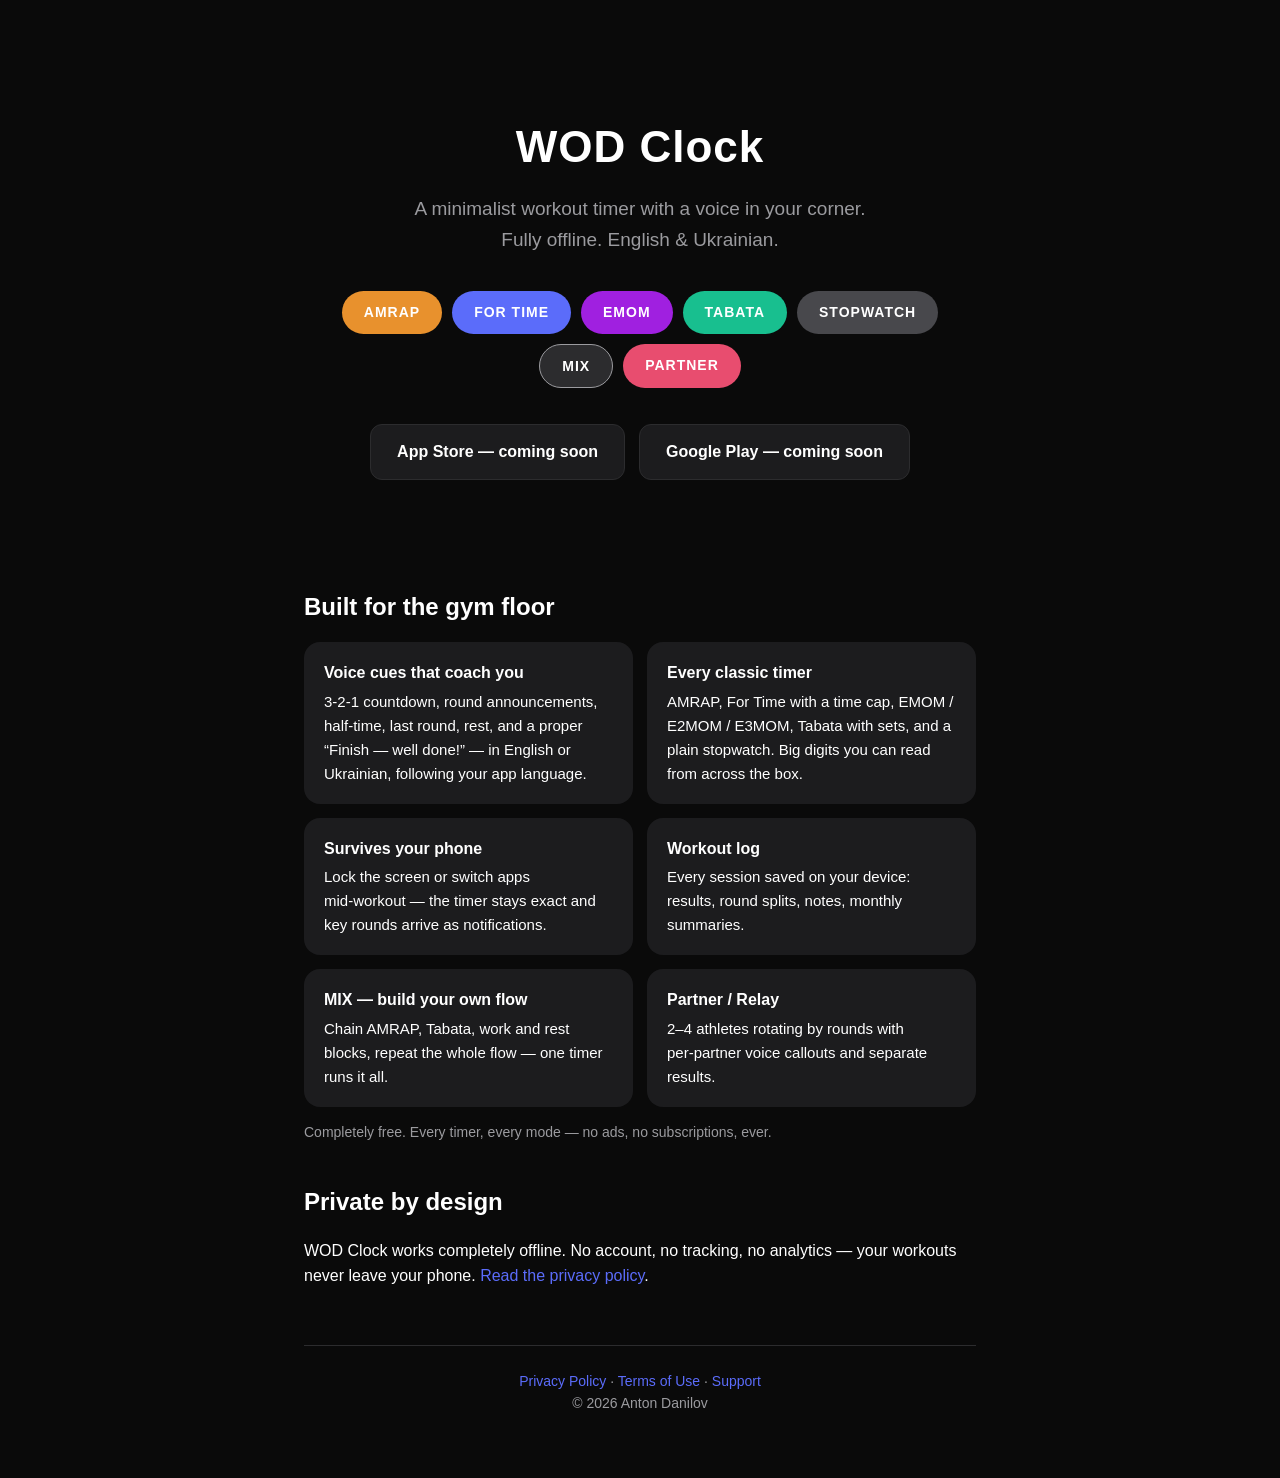
==== index.html @ b07c0824 "chore(site): copyright Anton Danilov" ====
<!doctype html>
<html lang="en">
<head>
  <meta charset="utf-8" />
  <meta name="viewport" content="width=device-width, initial-scale=1" />
  <title>WOD Clock — voice-coached workout timer</title>
  <meta name="description" content="WOD Clock — a minimalist WOD timer with voice cues: AMRAP, For Time, EMOM, Tabata, Stopwatch, custom Mix flows and Partner relay mode. English and Ukrainian. Fully offline." />
  <link rel="icon" href="icon.png" />
  <link rel="stylesheet" href="style.css" />
</head>
<body>
  <div class="wrap">
    <header class="hero">
      <h1>WOD Clock</h1>
      <p class="tagline">A minimalist workout timer with a voice in your corner.<br />Fully offline. English &amp; Ukrainian.</p>
      <div class="pills">
        <span class="pill amrap">AMRAP</span>
        <span class="pill fortime">FOR TIME</span>
        <span class="pill emom">EMOM</span>
        <span class="pill tabata">TABATA</span>
        <span class="pill stopwatch">STOPWATCH</span>
        <span class="pill mix">MIX</span>
        <span class="pill partner">PARTNER</span>
      </div>
      <div class="stores">
        <!-- TODO: replace with real store URLs at release -->
        <a class="store-badge" href="#">App Store — coming soon</a>
        <a class="store-badge" href="#">Google Play — coming soon</a>
      </div>
    </header>

    <main>
      <section>
        <h2>Built for the gym floor</h2>
        <ul class="features">
          <li><strong>Voice cues that coach you</strong>3‑2‑1 countdown, round announcements, half‑time, last round, rest, and a proper “Finish — well done!” — in English or Ukrainian, following your app language.</li>
          <li><strong>Every classic timer</strong>AMRAP, For Time with a time cap, EMOM / E2MOM / E3MOM, Tabata with sets, and a plain stopwatch. Big digits you can read from across the box.</li>
          <li><strong>Survives your phone</strong>Lock the screen or switch apps mid‑workout — the timer stays exact and key rounds arrive as notifications.</li>
          <li><strong>Workout log</strong>Every session saved on your device: results, round splits, notes, monthly summaries.</li>
          <li><strong>MIX — build your own flow</strong>Chain AMRAP, Tabata, work and rest blocks, repeat the whole flow — one timer runs it all.</li>
          <li><strong>Partner / Relay</strong>2–4 athletes rotating by rounds with per‑partner voice callouts and separate results.</li>
        </ul>
        <p class="premium-note">Completely free. Every timer, every mode — no ads, no subscriptions, ever.</p>
      </section>

      <section>
        <h2>Private by design</h2>
        <p>WOD Clock works completely offline. No account, no tracking, no analytics — your workouts never leave your phone. <a href="privacy.html">Read the privacy policy</a>.</p>
      </section>
    </main>

    <footer>
      <p>
        <a href="privacy.html">Privacy Policy</a> · <a href="terms.html">Terms of Use</a> · <a href="mailto:tonixhaker@gmail.com">Support</a>
      </p>
      <p>© 2026 Anton Danilov</p>
    </footer>
  </div>
</body>
</html>
---- style.css ----
:root {
  --bg: #0a0a0a;
  --surface: #1c1c1e;
  --text: #ffffff;
  --muted: #9b9b9f;
  --amrap: #e8912d;
  --fortime: #5b6cfa;
  --emom: #a020e0;
  --tabata: #18bf8f;
  --partner: #e84d6f;
  --radius: 16px;
}

* {
  margin: 0;
  padding: 0;
  box-sizing: border-box;
}

body {
  background: var(--bg);
  color: var(--text);
  font-family: -apple-system, BlinkMacSystemFont, 'Segoe UI', Roboto, sans-serif;
  line-height: 1.6;
  -webkit-font-smoothing: antialiased;
}

.wrap {
  max-width: 720px;
  margin: 0 auto;
  padding: 48px 24px 64px;
}

header.hero {
  text-align: center;
  padding: 64px 0 40px;
}

.hero h1 {
  font-size: 44px;
  font-weight: 700;
  letter-spacing: 1px;
}

.hero .tagline {
  color: var(--muted);
  font-size: 19px;
  margin-top: 12px;
}

.pills {
  display: flex;
  flex-wrap: wrap;
  gap: 10px;
  justify-content: center;
  margin: 36px 0;
}

.pill {
  padding: 10px 22px;
  border-radius: 999px;
  font-weight: 700;
  letter-spacing: 1px;
  font-size: 14px;
  color: #fff;
}

.pill.amrap { background: var(--amrap); }
.pill.fortime { background: var(--fortime); }
.pill.emom { background: var(--emom); }
.pill.tabata { background: var(--tabata); }
.pill.stopwatch { background: #48484c; }
.pill.mix { background: #2c2c2e; border: 1px solid var(--muted); }
.pill.partner { background: var(--partner); }

section {
  margin: 40px 0;
}

h2 {
  font-size: 24px;
  margin-bottom: 16px;
}

.features {
  display: grid;
  grid-template-columns: repeat(auto-fit, minmax(300px, 1fr));
  gap: 14px;
  list-style: none;
}

.features li {
  background: var(--surface);
  border-radius: var(--radius);
  padding: 18px 20px;
  font-size: 15px;
}

.features li strong {
  display: block;
  margin-bottom: 4px;
  font-size: 16px;
}

.premium-note {
  color: var(--muted);
  font-size: 14px;
  margin-top: 14px;
}

.stores {
  display: flex;
  gap: 14px;
  justify-content: center;
  flex-wrap: wrap;
  margin: 28px 0;
}

.store-badge {
  display: inline-block;
  background: var(--surface);
  color: var(--text);
  text-decoration: none;
  padding: 14px 26px;
  border-radius: 12px;
  font-weight: 600;
  border: 1px solid #2c2c2e;
}

.store-badge:hover {
  border-color: var(--muted);
}

footer {
  border-top: 1px solid #2c2c2e;
  margin-top: 56px;
  padding-top: 24px;
  color: var(--muted);
  font-size: 14px;
  text-align: center;
}

footer a,
main a {
  color: var(--fortime);
  text-decoration: none;
}

footer a:hover,
main a:hover {
  text-decoration: underline;
}

/* Legal pages */
article h1 {
  font-size: 32px;
  margin-bottom: 8px;
}

article .updated {
  color: var(--muted);
  font-size: 14px;
  margin-bottom: 32px;
}

article h2 {
  font-size: 20px;
  margin: 28px 0 10px;
}

article p,
article ul {
  color: #d6d6d9;
  font-size: 15px;
  margin-bottom: 12px;
}

article ul {
  padding-left: 22px;
}

.back {
  display: inline-block;
  margin-bottom: 24px;
  color: var(--muted);
  text-decoration: none;
}
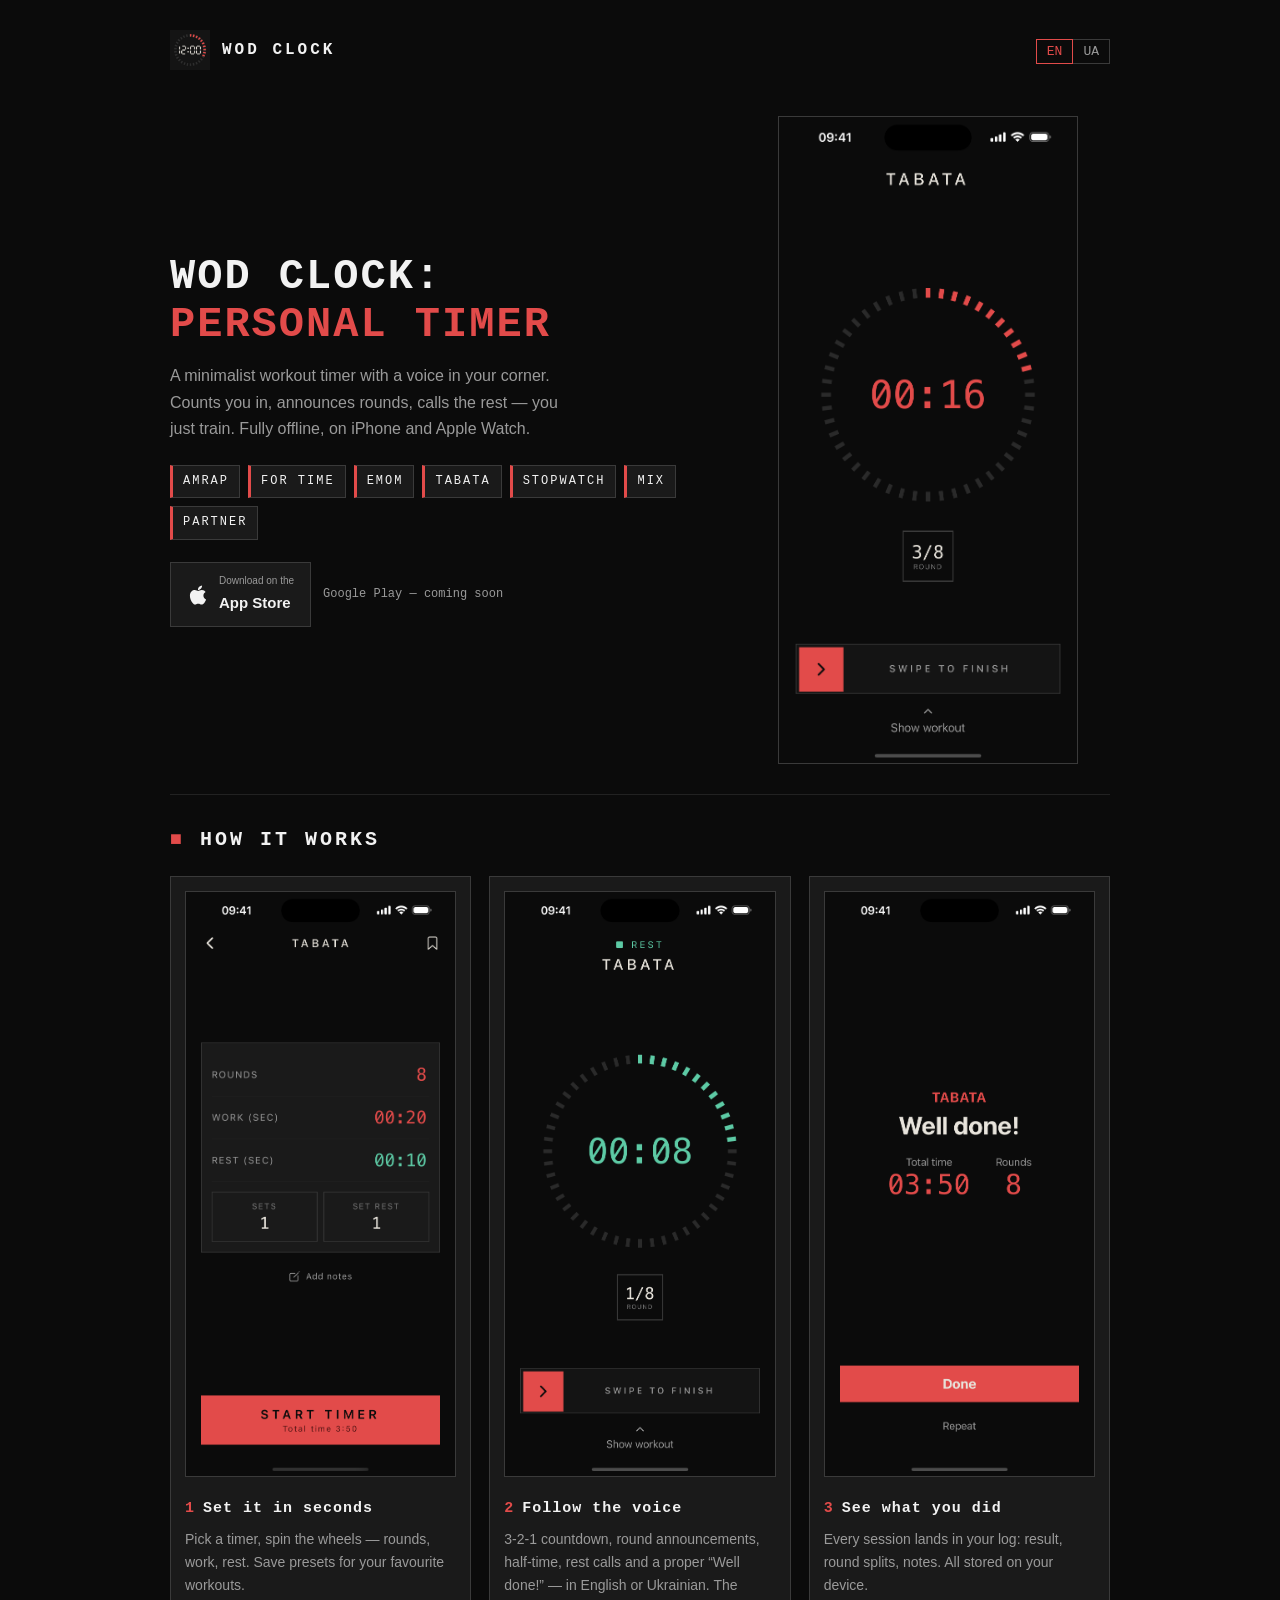
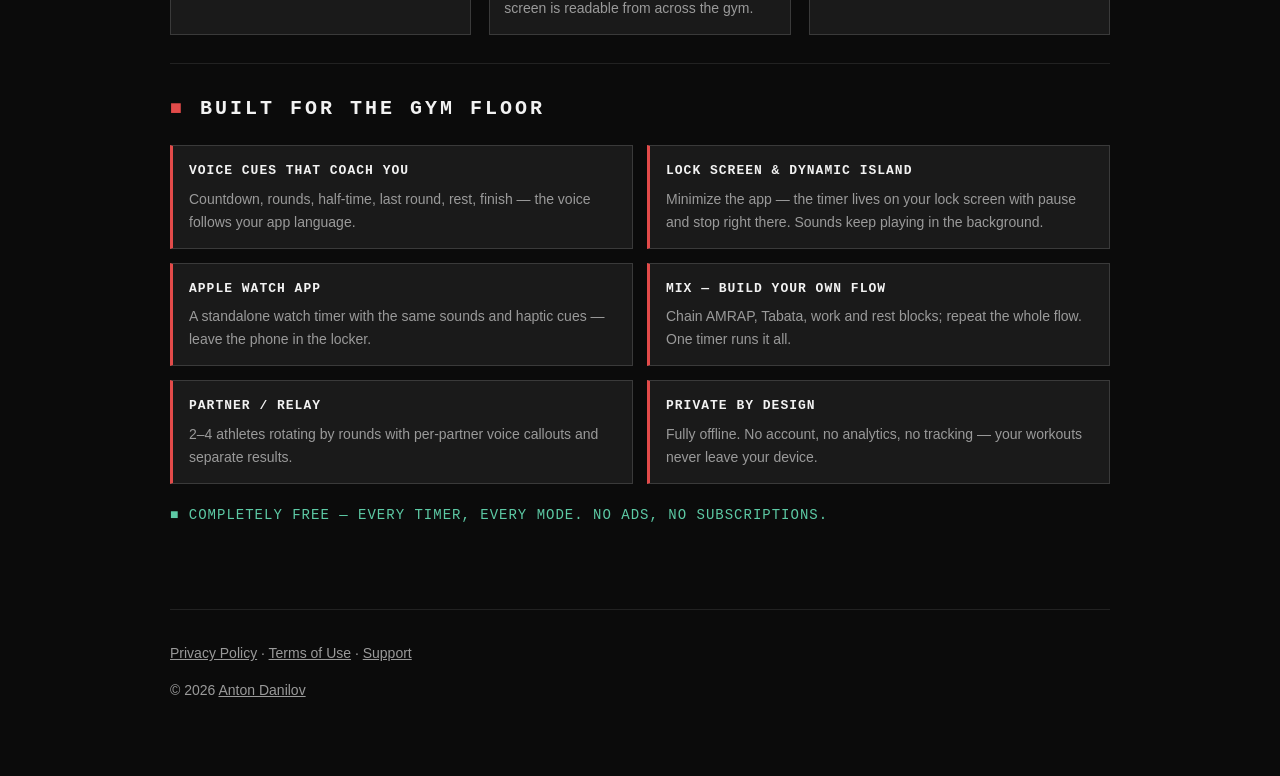
==== commit 0182b322: "feat: brutal redesign — WOD Clock: Personal Timer, en/uk everywhere, real app screenshots, Kodnyk-st" ====
--- a/index.html
+++ b/index.html
@@ -3,58 +3,142 @@
 <head>
   <meta charset="utf-8" />
   <meta name="viewport" content="width=device-width, initial-scale=1" />
-  <title>WOD Clock — voice-coached workout timer</title>
-  <meta name="description" content="WOD Clock — a minimalist WOD timer with voice cues: AMRAP, For Time, EMOM, Tabata, Stopwatch, custom Mix flows and Partner relay mode. English and Ukrainian. Fully offline." />
+  <title>WOD Clock: Personal Timer</title>
+  <meta name="description" content="WOD Clock: Personal Timer — a minimalist workout timer with voice cues: AMRAP, For Time, EMOM, Tabata, Stopwatch, custom Mix flows and Partner relay. English and Ukrainian. Fully offline." />
   <link rel="icon" href="icon.png" />
   <link rel="stylesheet" href="style.css" />
 </head>
 <body>
   <div class="wrap">
-    <header class="hero">
-      <h1>WOD Clock</h1>
-      <p class="tagline">A minimalist workout timer with a voice in your corner.<br />Fully offline. English &amp; Ukrainian.</p>
-      <div class="pills">
-        <span class="pill amrap">AMRAP</span>
-        <span class="pill fortime">FOR TIME</span>
-        <span class="pill emom">EMOM</span>
-        <span class="pill tabata">TABATA</span>
-        <span class="pill stopwatch">STOPWATCH</span>
-        <span class="pill mix">MIX</span>
-        <span class="pill partner">PARTNER</span>
-      </div>
-      <div class="stores">
-        <!-- TODO: replace with real store URLs at release -->
-        <a class="store-badge" href="#">App Store — coming soon</a>
-        <a class="store-badge" href="#">Google Play — coming soon</a>
-      </div>
+    <header class="site">
+      <img src="icon.png" alt="WOD Clock icon" />
+      <div class="name"><a href="./">WOD CLOCK</a></div>
+      <nav class="lang">
+        <a href="?lang=en" id="lang-en">EN</a><a href="?lang=uk" id="lang-uk">UA</a>
+      </nav>
     </header>
 
-    <main>
-      <section>
-        <h2>Built for the gym floor</h2>
-        <ul class="features">
-          <li><strong>Voice cues that coach you</strong>3‑2‑1 countdown, round announcements, half‑time, last round, rest, and a proper “Finish — well done!” — in English or Ukrainian, following your app language.</li>
-          <li><strong>Every classic timer</strong>AMRAP, For Time with a time cap, EMOM / E2MOM / E3MOM, Tabata with sets, and a plain stopwatch. Big digits you can read from across the box.</li>
-          <li><strong>Survives your phone</strong>Lock the screen or switch apps mid‑workout — the timer stays exact and key rounds arrive as notifications.</li>
-          <li><strong>Workout log</strong>Every session saved on your device: results, round splits, notes, monthly summaries.</li>
-          <li><strong>MIX — build your own flow</strong>Chain AMRAP, Tabata, work and rest blocks, repeat the whole flow — one timer runs it all.</li>
-          <li><strong>Partner / Relay</strong>2–4 athletes rotating by rounds with per‑partner voice callouts and separate results.</li>
-        </ul>
-        <p class="premium-note">Completely free. Every timer, every mode — no ads, no subscriptions, ever.</p>
-      </section>
+    <section class="hero" style="border-top:none">
+      <div>
+        <h1><span data-i18n="heroA">WOD CLOCK:</span><br /><span class="red" data-i18n="heroB">PERSONAL TIMER</span></h1>
+        <p class="sub" data-i18n="heroSub">A minimalist workout timer with a voice in your corner. Counts you in, announces rounds, calls the rest — you just train. Fully offline, on iPhone and Apple Watch.</p>
+        <div class="pills">
+          <span class="pill">AMRAP</span>
+          <span class="pill">FOR TIME</span>
+          <span class="pill">EMOM</span>
+          <span class="pill">TABATA</span>
+          <span class="pill">STOPWATCH</span>
+          <span class="pill">MIX</span>
+          <span class="pill">PARTNER</span>
+        </div>
+        <div class="stores">
+          <a class="store-badge" href="https://apps.apple.com/app/id6802254806" aria-label="App Store">
+            <svg viewBox="0 0 384 512"><path d="M318.7 268.7c-.2-36.7 16.4-64.4 50-84.8-18.8-26.9-47.2-41.7-84.7-44.6-35.5-2.9-74.3 20.7-88.5 20.7-15 0-49.4-19.7-76.4-19.7C63.3 141.2 4 184.8 4 273.5q0 39.3 14.4 81.2c12.8 36.7 59 126.7 107.2 125.2 25.2-.6 43-17.9 75.8-17.9 31.8 0 48.3 17.9 76.4 17.9 48.6-.7 90.4-82.5 102.6-119.3-65.2-30.7-61.7-90-61.7-91.9zm-56.6-164.2c27.3-32.4 24.8-61.9 24-72.5-24.1 1.4-52 16.4-67.9 34.9-17.5 19.8-27.8 44.3-25.6 71.9 26.1 2 49.9-11.4 69.5-34.3z"/></svg>
+            <span><small data-i18n="storeIosSmall">Download on the</small><b>App Store</b></span>
+          </a>
+          <span class="soon" data-i18n="soon">Google Play — coming soon</span>
+        </div>
+      </div>
+      <div class="hero-shot">
+        <img data-shot="work" src="img/en-work.png" alt="WOD Clock workout screen" />
+      </div>
+    </section>
 
-      <section>
-        <h2>Private by design</h2>
-        <p>WOD Clock works completely offline. No account, no tracking, no analytics — your workouts never leave your phone. <a href="privacy.html">Read the privacy policy</a>.</p>
-      </section>
-    </main>
+    <section>
+      <h2 data-i18n="howTitle">HOW IT WORKS</h2>
+      <div class="steps">
+        <div class="step">
+          <img data-shot="config" src="img/en-config.png" alt="Timer configuration" loading="lazy" />
+          <h3><span class="n">1</span><span data-i18n="s1t">Set it in seconds</span></h3>
+          <p data-i18n="s1p">Pick a timer, spin the wheels — rounds, work, rest. Save presets for your favourite workouts.</p>
+        </div>
+        <div class="step">
+          <img data-shot="rest" src="img/en-rest.png" alt="Rest phase" loading="lazy" />
+          <h3><span class="n">2</span><span data-i18n="s2t">Follow the voice</span></h3>
+          <p data-i18n="s2p">3‑2‑1 countdown, round announcements, half‑time, rest calls and a proper “Well done!” — in English or Ukrainian. The screen is readable from across the gym.</p>
+        </div>
+        <div class="step">
+          <img data-shot="result" src="img/en-result.png" alt="Workout results" loading="lazy" />
+          <h3><span class="n">3</span><span data-i18n="s3t">See what you did</span></h3>
+          <p data-i18n="s3p">Every session lands in your log: result, round splits, notes. All stored on your device.</p>
+        </div>
+      </div>
+    </section>
+
+    <section>
+      <h2 data-i18n="featTitle">BUILT FOR THE GYM FLOOR</h2>
+      <ul class="features">
+        <li><strong data-i18n="f1t">Voice cues that coach you</strong><span data-i18n="f1p">Countdown, rounds, half‑time, last round, rest, finish — the voice follows your app language.</span></li>
+        <li><strong data-i18n="f2t">Lock screen &amp; Dynamic Island</strong><span data-i18n="f2p">Minimize the app — the timer lives on your lock screen with pause and stop right there. Sounds keep playing in the background.</span></li>
+        <li><strong data-i18n="f3t">Apple Watch app</strong><span data-i18n="f3p">A standalone watch timer with the same sounds and haptic cues — leave the phone in the locker.</span></li>
+        <li><strong data-i18n="f4t">MIX — build your own flow</strong><span data-i18n="f4p">Chain AMRAP, Tabata, work and rest blocks; repeat the whole flow. One timer runs it all.</span></li>
+        <li><strong data-i18n="f5t">Partner / Relay</strong><span data-i18n="f5p">2–4 athletes rotating by rounds with per‑partner voice callouts and separate results.</span></li>
+        <li><strong data-i18n="f6t">Private by design</strong><span data-i18n="f6p">Fully offline. No account, no analytics, no tracking — your workouts never leave your device.</span></li>
+      </ul>
+      <p class="free-note" data-i18n="freeNote">■ COMPLETELY FREE — EVERY TIMER, EVERY MODE. NO ADS, NO SUBSCRIPTIONS.</p>
+    </section>
 
     <footer>
       <p>
-        <a href="privacy.html">Privacy Policy</a> · <a href="terms.html">Terms of Use</a> · <a href="mailto:tonixhaker@gmail.com">Support</a>
+        <a href="privacy.html" data-i18n="footPrivacy">Privacy Policy</a> ·
+        <a href="terms.html" data-i18n="footTerms">Terms of Use</a> ·
+        <a href="mailto:tonixhaker@gmail.com" data-i18n="footSupport">Support</a>
       </p>
-      <p>© 2026 Anton Danilov</p>
+      <p>© 2026 <a href="https://tonixhaker.github.io/about">Anton Danilov</a></p>
     </footer>
   </div>
+
+  <script>
+    const dict = {
+      uk: {
+        heroA: "WOD CLOCK:",
+        heroB: "PERSONAL TIMER",
+        heroSub: "Мінімалістичний таймер тренувань з голосом тренера. Відлічує старт, оголошує раунди, кличе на відпочинок — ти просто тренуєшся. Повністю офлайн, на iPhone та Apple Watch.",
+        storeIosSmall: "Завантажуй в",
+        soon: "Google Play — незабаром",
+        howTitle: "ЯК ЦЕ ПРАЦЮЄ",
+        s1t: "Налаштуй за секунди",
+        s1p: "Обери таймер, покрути колеса — раунди, робота, відпочинок. Зберігай пресети улюблених тренувань.",
+        s2t: "Слухай голос",
+        s2p: "Відлік 3‑2‑1, оголошення раундів, половина часу, відпочинок і чесне «Молодець!» — українською або англійською. Екран видно з іншого кінця залу.",
+        s3t: "Дивись результат",
+        s3p: "Кожна сесія у журналі: результат, спліти раундів, нотатки. Все зберігається на твоєму пристрої.",
+        featTitle: "СТВОРЕНО ДЛЯ ЗАЛУ",
+        f1t: "Голосові підказки",
+        f1p: "Відлік, раунди, половина часу, останній раунд, відпочинок, фініш — голос відповідає мові застосунку.",
+        f2t: "Екран блокування і Dynamic Island",
+        f2p: "Згорни застосунок — таймер живе на екрані блокування з паузою та стопом. Звуки грають у фоні.",
+        f3t: "Застосунок для Apple Watch",
+        f3p: "Самостійний таймер на годиннику з тими самими звуками та хаптикою — телефон можна лишити в шафці.",
+        f4t: "MIX — власний потік",
+        f4p: "Поєднуй AMRAP, Табату, роботу та відпочинок; повторюй увесь потік. Один таймер веде все.",
+        f5t: "Партнер / Естафета",
+        f5p: "2–4 атлети по черзі, голосові оголошення для кожного і окремі результати.",
+        f6t: "Приватність за замовчуванням",
+        f6p: "Повністю офлайн. Без акаунтів, аналітики й трекінгу — тренування не покидають твій пристрій.",
+        freeNote: "■ ПОВНІСТЮ БЕЗКОШТОВНО — КОЖЕН ТАЙМЕР, КОЖЕН РЕЖИМ. БЕЗ РЕКЛАМИ Й ПІДПИСОК.",
+        footPrivacy: "Політика конфіденційності",
+        footTerms: "Умови використання",
+        footSupport: "Підтримка",
+      },
+    };
+    const params = new URLSearchParams(location.search);
+    const lang = params.get("lang") === "uk" ? "uk" : "en";
+    document.getElementById("lang-" + lang).classList.add("on");
+    if (lang === "uk") {
+      document.documentElement.lang = "uk";
+      document.querySelectorAll("[data-i18n]").forEach((el) => {
+        const value = dict.uk[el.dataset.i18n];
+        if (value) el.textContent = value;
+      });
+    }
+    document.querySelectorAll("[data-shot]").forEach((img) => {
+      img.src = "img/" + lang + "-" + img.dataset.shot + ".png";
+    });
+    document.querySelectorAll("nav.lang a, footer a[href^='privacy'], footer a[href^='terms']").forEach((a) => {
+      if (a.id) return;
+      a.href = a.getAttribute("href").split("?")[0] + "?lang=" + lang;
+    });
+  </script>
 </body>
 </html>
--- a/style.css
+++ b/style.css
@@ -1,187 +1,160 @@
 :root {
-  --bg: #0a0a0a;
-  --surface: #1c1c1e;
-  --text: #ffffff;
-  --muted: #9b9b9f;
-  --amrap: #e8912d;
-  --fortime: #5b6cfa;
-  --emom: #a020e0;
-  --tabata: #18bf8f;
-  --partner: #e84d6f;
-  --radius: 16px;
+  --bg: #0b0b0b;
+  --card: #1a1a1a;
+  --line: #3a3a3a;
+  --red: #e24b4a;
+  --green: #5dcaa5;
+  --text: #f2f2f2;
+  --muted: #9a9a9a;
+  --mono: "Menlo", "Consolas", "Roboto Mono", monospace;
 }
 
-* {
+* { box-sizing: border-box; }
+
+body {
   margin: 0;
-  padding: 0;
-  box-sizing: border-box;
+  background: var(--bg);
+  color: var(--text);
+  font: 16px/1.65 -apple-system, "Segoe UI", Roboto, sans-serif;
 }
 
-body {
-  background: var(--bg);
+.wrap { max-width: 980px; margin: 0 auto; padding: 24px 20px 60px; }
+
+/* header */
+header.site {
+  display: flex;
+  align-items: center;
+  gap: 12px;
+  padding: 6px 0 26px;
+}
+header.site img { width: 40px; height: 40px; }
+header.site .name a {
   color: var(--text);
-  font-family: -apple-system, BlinkMacSystemFont, 'Segoe UI', Roboto, sans-serif;
-  line-height: 1.6;
-  -webkit-font-smoothing: antialiased;
+  text-decoration: none;
+  font-family: var(--mono);
+  font-weight: 700;
+  letter-spacing: 3px;
+}
+nav.lang { margin-left: auto; }
+nav.lang a {
+  color: var(--muted);
+  text-decoration: none;
+  font-family: var(--mono);
+  font-size: 13px;
+  padding: 4px 10px;
+  border: 1px solid var(--line);
+}
+nav.lang a + a { border-left: none; }
+nav.lang a.on { color: var(--red); border-color: var(--red); }
+
+/* hero */
+.hero { display: grid; grid-template-columns: 1.2fr 0.8fr; gap: 28px; align-items: center; padding: 20px 0 30px; }
+.hero h1 {
+  font-family: var(--mono);
+  font-size: 42px;
+  line-height: 1.15;
+  letter-spacing: 2px;
+  margin: 0 0 14px;
+}
+.hero h1 .red { color: var(--red); }
+.hero .sub { color: var(--muted); margin: 0 0 22px; max-width: 46ch; }
+.hero-shot img {
+  width: 100%;
+  max-width: 300px;
+  display: block;
+  margin: 0 auto;
+  border: 1px solid var(--line);
 }
 
-.wrap {
-  max-width: 720px;
-  margin: 0 auto;
-  padding: 48px 24px 64px;
+.pills { display: flex; flex-wrap: wrap; gap: 8px; margin-bottom: 22px; }
+.pill {
+  font-family: var(--mono);
+  font-size: 12px;
+  letter-spacing: 2px;
+  padding: 6px 10px;
+  border: 1px solid var(--line);
+  border-left: 3px solid var(--red);
+  background: var(--card);
 }
 
-header.hero {
-  text-align: center;
-  padding: 64px 0 40px;
+.stores { display: flex; gap: 12px; flex-wrap: wrap; align-items: center; }
+.store-badge {
+  display: inline-flex;
+  align-items: center;
+  gap: 10px;
+  padding: 10px 16px;
+  background: var(--card);
+  border: 1px solid var(--line);
+  color: var(--text);
+  text-decoration: none;
+}
+.store-badge svg { width: 22px; height: 22px; fill: var(--text); }
+.store-badge small { display: block; font-size: 10px; color: var(--muted); }
+.store-badge b { font-size: 15px; }
+.soon { color: var(--muted); font-size: 12px; font-family: var(--mono); }
+
+/* sections */
+section { padding: 28px 0; border-top: 1px solid #222; }
+h2 {
+  font-family: var(--mono);
+  letter-spacing: 3px;
+  font-size: 20px;
+  margin: 0 0 20px;
+}
+h2::before { content: "■ "; color: var(--red); }
+
+.steps { display: grid; grid-template-columns: repeat(3, 1fr); gap: 18px; }
+.step { background: var(--card); border: 1px solid var(--line); padding: 14px; }
+.step img { width: 100%; border: 1px solid var(--line); }
+.step h3 { font-family: var(--mono); font-size: 15px; letter-spacing: 1px; margin: 12px 0 6px; }
+.step h3 .n { color: var(--red); margin-right: 8px; }
+.step p { color: var(--muted); font-size: 14px; margin: 0; }
+
+.features { list-style: none; padding: 0; margin: 0; display: grid; grid-template-columns: 1fr 1fr; gap: 14px; }
+.features li {
+  background: var(--card);
+  border: 1px solid var(--line);
+  border-left: 3px solid var(--red);
+  padding: 14px 16px;
+  font-size: 14px;
+  color: var(--muted);
+}
+.features li strong {
+  display: block;
+  color: var(--text);
+  font-family: var(--mono);
+  font-size: 13px;
+  letter-spacing: 1px;
+  text-transform: uppercase;
+  margin-bottom: 6px;
 }
 
-.hero h1 {
-  font-size: 44px;
-  font-weight: 700;
+.free-note {
+  margin-top: 20px;
+  font-family: var(--mono);
   letter-spacing: 1px;
+  color: var(--green);
+  font-size: 14px;
 }
 
-.hero .tagline {
-  color: var(--muted);
-  font-size: 19px;
-  margin-top: 12px;
+/* articles (privacy / terms) */
+.back { color: var(--muted); text-decoration: none; font-family: var(--mono); font-size: 13px; }
+article { max-width: 760px; }
+article h1 { font-family: var(--mono); letter-spacing: 2px; font-size: 30px; margin: 18px 0 4px; }
+article .updated { color: var(--muted); font-size: 13px; margin: 0 0 18px; }
+article h2 { font-size: 16px; margin-top: 26px; }
+article a { color: var(--red); }
+article ul { color: var(--muted); }
+article p { color: #cfcfcf; }
+.card[hidden] { display: none; }
+
+footer { border-top: 1px solid #222; margin-top: 40px; padding-top: 18px; color: var(--muted); font-size: 14px; }
+footer a { color: var(--muted); }
+footer a:hover { color: var(--red); }
+
+@media (max-width: 760px) {
+  .hero { grid-template-columns: 1fr; }
+  .steps { grid-template-columns: 1fr; }
+  .features { grid-template-columns: 1fr; }
+  .hero h1 { font-size: 32px; }
 }
-
-.pills {
-  display: flex;
-  flex-wrap: wrap;
-  gap: 10px;
-  justify-content: center;
-  margin: 36px 0;
-}
-
-.pill {
-  padding: 10px 22px;
-  border-radius: 999px;
-  font-weight: 700;
-  letter-spacing: 1px;
-  font-size: 14px;
-  color: #fff;
-}
-
-.pill.amrap { background: var(--amrap); }
-.pill.fortime { background: var(--fortime); }
-.pill.emom { background: var(--emom); }
-.pill.tabata { background: var(--tabata); }
-.pill.stopwatch { background: #48484c; }
-.pill.mix { background: #2c2c2e; border: 1px solid var(--muted); }
-.pill.partner { background: var(--partner); }
-
-section {
-  margin: 40px 0;
-}
-
-h2 {
-  font-size: 24px;
-  margin-bottom: 16px;
-}
-
-.features {
-  display: grid;
-  grid-template-columns: repeat(auto-fit, minmax(300px, 1fr));
-  gap: 14px;
-  list-style: none;
-}
-
-.features li {
-  background: var(--surface);
-  border-radius: var(--radius);
-  padding: 18px 20px;
-  font-size: 15px;
-}
-
-.features li strong {
-  display: block;
-  margin-bottom: 4px;
-  font-size: 16px;
-}
-
-.premium-note {
-  color: var(--muted);
-  font-size: 14px;
-  margin-top: 14px;
-}
-
-.stores {
-  display: flex;
-  gap: 14px;
-  justify-content: center;
-  flex-wrap: wrap;
-  margin: 28px 0;
-}
-
-.store-badge {
-  display: inline-block;
-  background: var(--surface);
-  color: var(--text);
-  text-decoration: none;
-  padding: 14px 26px;
-  border-radius: 12px;
-  font-weight: 600;
-  border: 1px solid #2c2c2e;
-}
-
-.store-badge:hover {
-  border-color: var(--muted);
-}
-
-footer {
-  border-top: 1px solid #2c2c2e;
-  margin-top: 56px;
-  padding-top: 24px;
-  color: var(--muted);
-  font-size: 14px;
-  text-align: center;
-}
-
-footer a,
-main a {
-  color: var(--fortime);
-  text-decoration: none;
-}
-
-footer a:hover,
-main a:hover {
-  text-decoration: underline;
-}
-
-/* Legal pages */
-article h1 {
-  font-size: 32px;
-  margin-bottom: 8px;
-}
-
-article .updated {
-  color: var(--muted);
-  font-size: 14px;
-  margin-bottom: 32px;
-}
-
-article h2 {
-  font-size: 20px;
-  margin: 28px 0 10px;
-}
-
-article p,
-article ul {
-  color: #d6d6d9;
-  font-size: 15px;
-  margin-bottom: 12px;
-}
-
-article ul {
-  padding-left: 22px;
-}
-
-.back {
-  display: inline-block;
-  margin-bottom: 24px;
-  color: var(--muted);
-  text-decoration: none;
-}
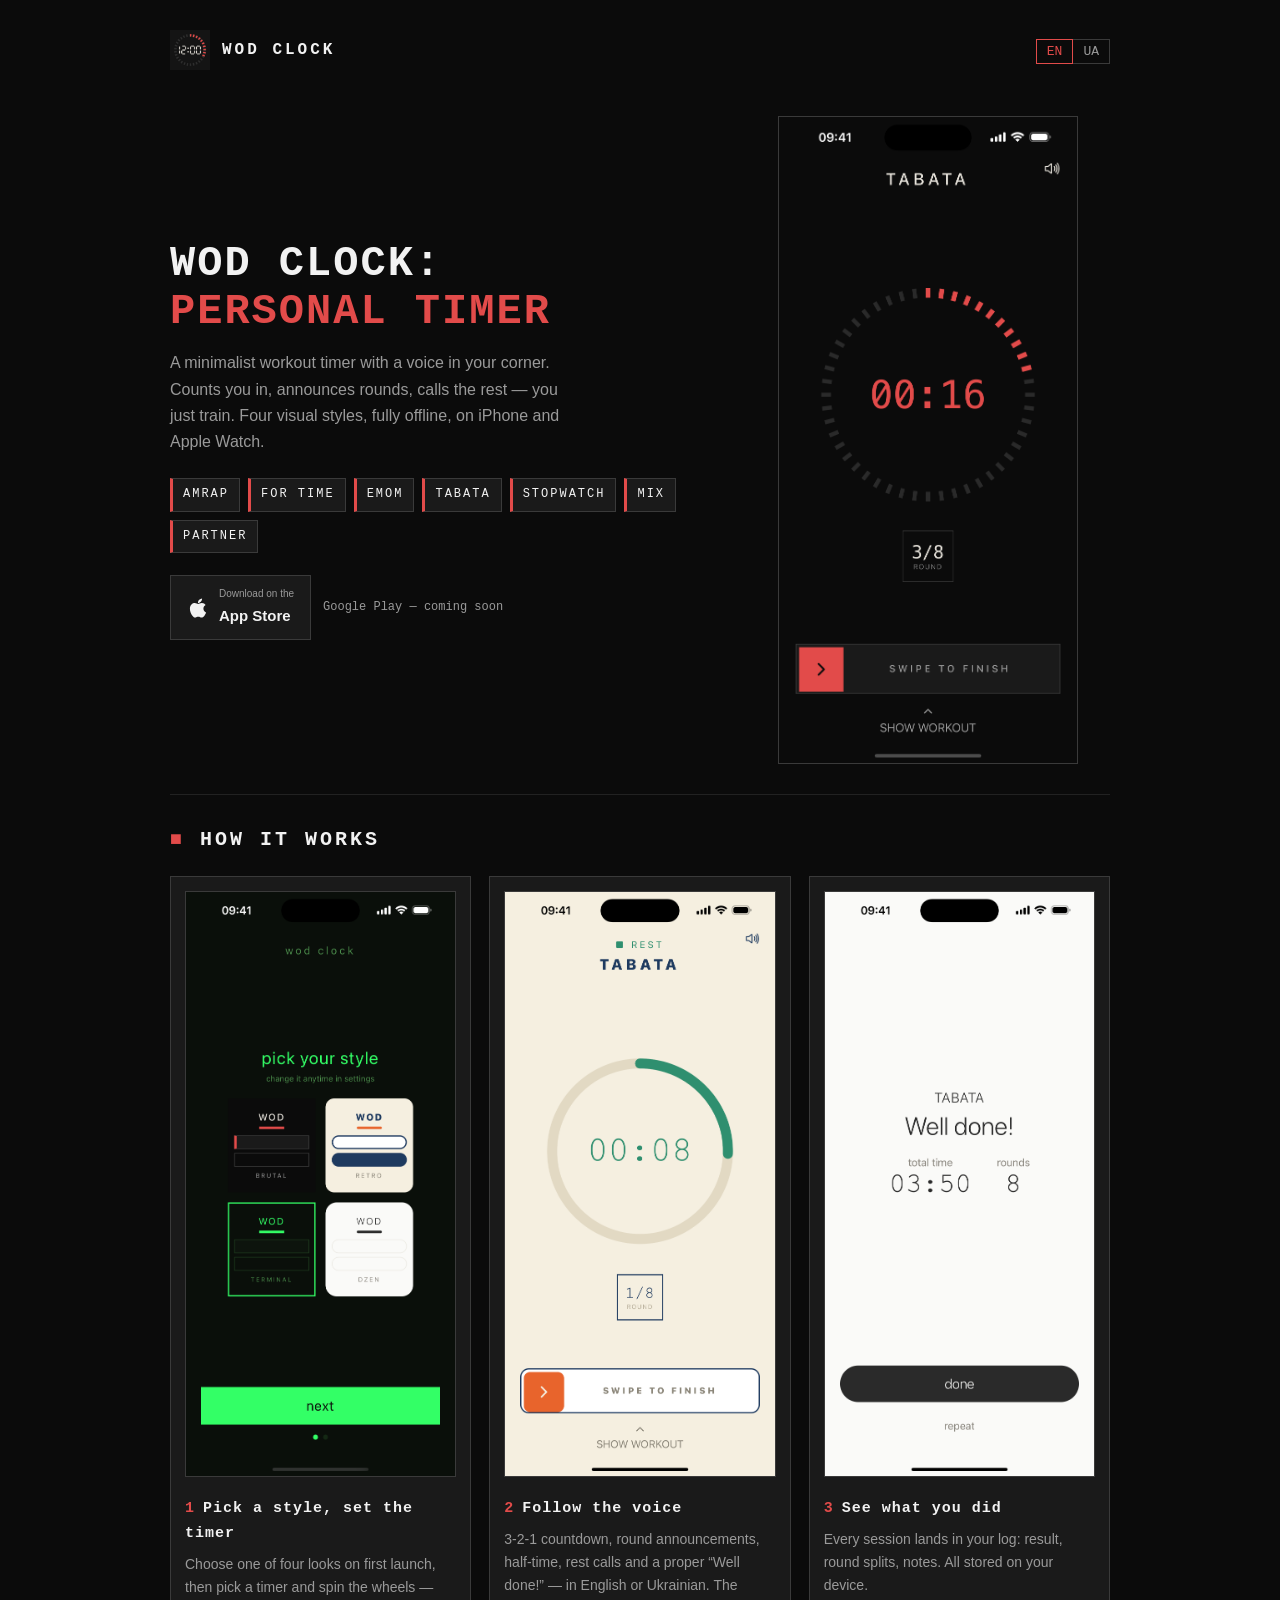
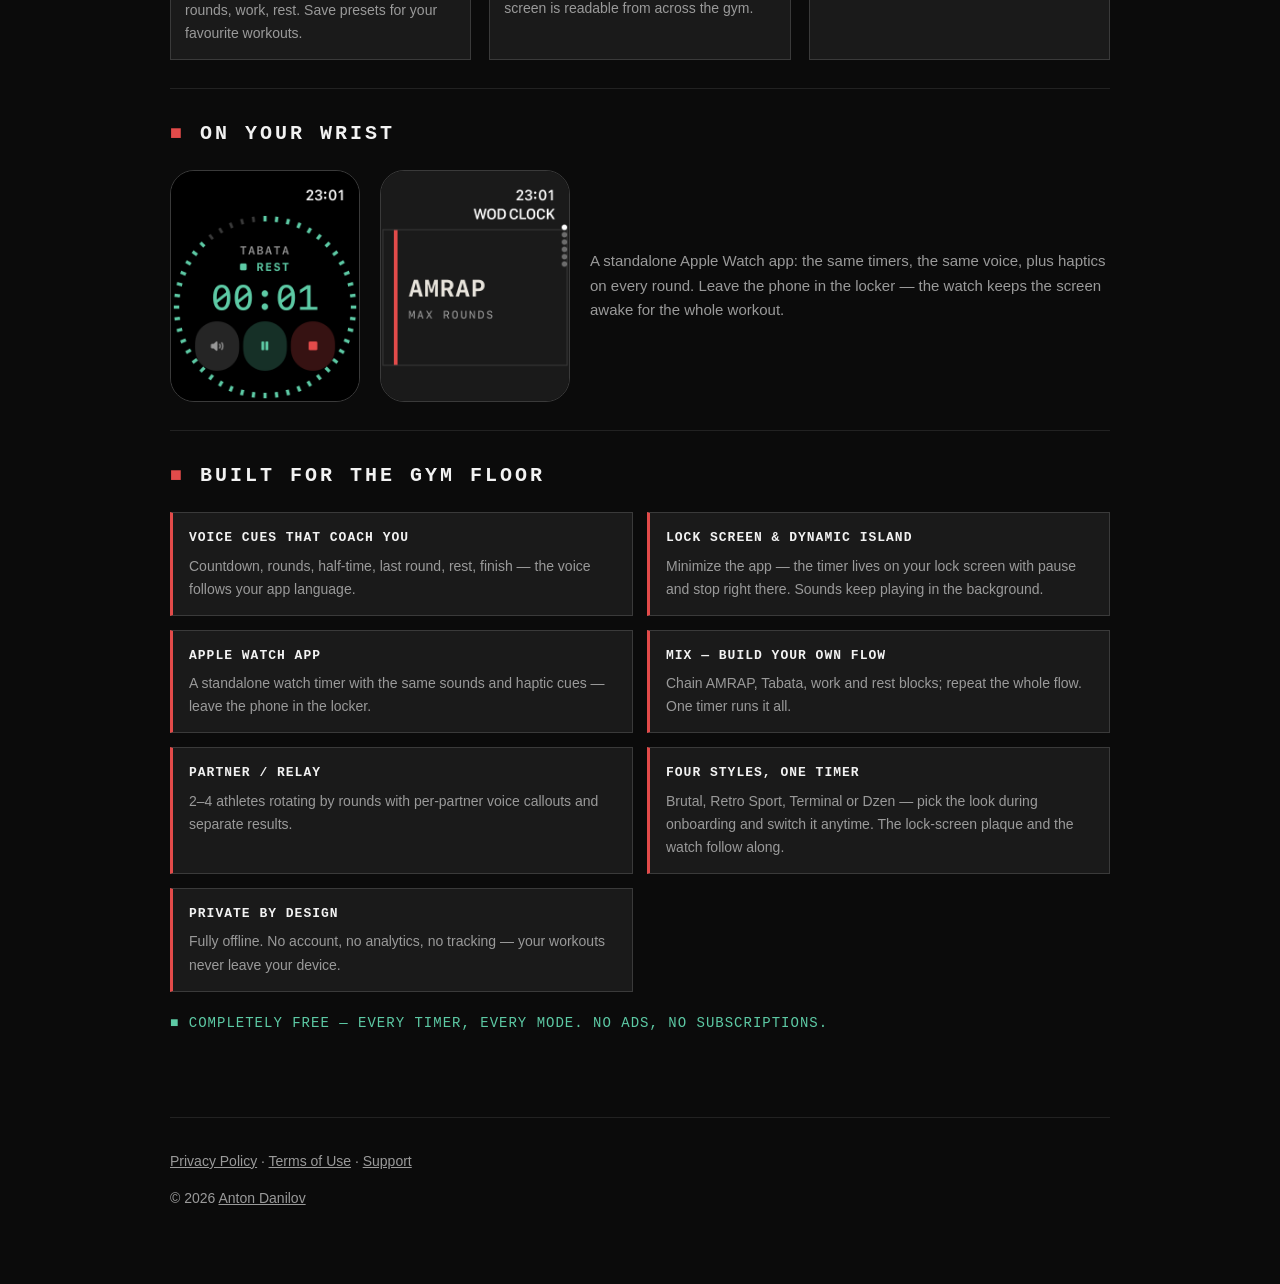
==== commit 9a4d4c4a: "content: four styles, Apple Watch section, refreshed screenshots" ====
--- a/index.html
+++ b/index.html
@@ -21,7 +21,7 @@
     <section class="hero" style="border-top:none">
       <div>
         <h1><span data-i18n="heroA">WOD CLOCK:</span><br /><span class="red" data-i18n="heroB">PERSONAL TIMER</span></h1>
-        <p class="sub" data-i18n="heroSub">A minimalist workout timer with a voice in your corner. Counts you in, announces rounds, calls the rest — you just train. Fully offline, on iPhone and Apple Watch.</p>
+        <p class="sub" data-i18n="heroSub">A minimalist workout timer with a voice in your corner. Counts you in, announces rounds, calls the rest — you just train. Four visual styles, fully offline, on iPhone and Apple Watch.</p>
         <div class="pills">
           <span class="pill">AMRAP</span>
           <span class="pill">FOR TIME</span>
@@ -32,7 +32,7 @@
           <span class="pill">PARTNER</span>
         </div>
         <div class="stores">
-          <a class="store-badge" href="https://apps.apple.com/app/id6802254806" aria-label="App Store">
+          <a class="store-badge" href="https://apps.apple.com/app/id6802587907" aria-label="App Store">
             <svg viewBox="0 0 384 512"><path d="M318.7 268.7c-.2-36.7 16.4-64.4 50-84.8-18.8-26.9-47.2-41.7-84.7-44.6-35.5-2.9-74.3 20.7-88.5 20.7-15 0-49.4-19.7-76.4-19.7C63.3 141.2 4 184.8 4 273.5q0 39.3 14.4 81.2c12.8 36.7 59 126.7 107.2 125.2 25.2-.6 43-17.9 75.8-17.9 31.8 0 48.3 17.9 76.4 17.9 48.6-.7 90.4-82.5 102.6-119.3-65.2-30.7-61.7-90-61.7-91.9zm-56.6-164.2c27.3-32.4 24.8-61.9 24-72.5-24.1 1.4-52 16.4-67.9 34.9-17.5 19.8-27.8 44.3-25.6 71.9 26.1 2 49.9-11.4 69.5-34.3z"/></svg>
             <span><small data-i18n="storeIosSmall">Download on the</small><b>App Store</b></span>
           </a>
@@ -48,9 +48,9 @@
       <h2 data-i18n="howTitle">HOW IT WORKS</h2>
       <div class="steps">
         <div class="step">
-          <img data-shot="config" src="img/en-config.png" alt="Timer configuration" loading="lazy" />
-          <h3><span class="n">1</span><span data-i18n="s1t">Set it in seconds</span></h3>
-          <p data-i18n="s1p">Pick a timer, spin the wheels — rounds, work, rest. Save presets for your favourite workouts.</p>
+          <img data-shot="onboarding" src="img/en-onboarding.png" alt="Style chooser" loading="lazy" />
+          <h3><span class="n">1</span><span data-i18n="s1t">Pick a style, set the timer</span></h3>
+          <p data-i18n="s1p">Choose one of four looks on first launch, then pick a timer and spin the wheels — rounds, work, rest. Save presets for your favourite workouts.</p>
         </div>
         <div class="step">
           <img data-shot="rest" src="img/en-rest.png" alt="Rest phase" loading="lazy" />
@@ -66,6 +66,15 @@
     </section>
 
     <section>
+      <h2 data-i18n="watchTitle">ON YOUR WRIST</h2>
+      <div class="watch-shots">
+        <img data-shot="watch-run" src="img/en-watch-run.png" alt="WOD Clock on Apple Watch" loading="lazy" />
+        <img data-shot="watch-menu" src="img/en-watch-menu.png" alt="Timer modes on Apple Watch" loading="lazy" />
+        <p data-i18n="watchText">A standalone Apple Watch app: the same timers, the same voice, plus haptics on every round. Leave the phone in the locker — the watch keeps the screen awake for the whole workout.</p>
+      </div>
+    </section>
+
+    <section>
       <h2 data-i18n="featTitle">BUILT FOR THE GYM FLOOR</h2>
       <ul class="features">
         <li><strong data-i18n="f1t">Voice cues that coach you</strong><span data-i18n="f1p">Countdown, rounds, half‑time, last round, rest, finish — the voice follows your app language.</span></li>
@@ -73,6 +82,7 @@
         <li><strong data-i18n="f3t">Apple Watch app</strong><span data-i18n="f3p">A standalone watch timer with the same sounds and haptic cues — leave the phone in the locker.</span></li>
         <li><strong data-i18n="f4t">MIX — build your own flow</strong><span data-i18n="f4p">Chain AMRAP, Tabata, work and rest blocks; repeat the whole flow. One timer runs it all.</span></li>
         <li><strong data-i18n="f5t">Partner / Relay</strong><span data-i18n="f5p">2–4 athletes rotating by rounds with per‑partner voice callouts and separate results.</span></li>
+        <li><strong data-i18n="f7t">Four styles, one timer</strong><span data-i18n="f7p">Brutal, Retro Sport, Terminal or Dzen — pick the look during onboarding and switch it anytime. The lock-screen plaque and the watch follow along.</span></li>
         <li><strong data-i18n="f6t">Private by design</strong><span data-i18n="f6p">Fully offline. No account, no analytics, no tracking — your workouts never leave your device.</span></li>
       </ul>
       <p class="free-note" data-i18n="freeNote">■ COMPLETELY FREE — EVERY TIMER, EVERY MODE. NO ADS, NO SUBSCRIPTIONS.</p>
@@ -93,16 +103,18 @@
       uk: {
         heroA: "WOD CLOCK:",
         heroB: "PERSONAL TIMER",
-        heroSub: "Мінімалістичний таймер тренувань з голосом тренера. Відлічує старт, оголошує раунди, кличе на відпочинок — ти просто тренуєшся. Повністю офлайн, на iPhone та Apple Watch.",
+        heroSub: "Мінімалістичний таймер тренувань з голосом тренера. Відлічує старт, оголошує раунди, кличе на відпочинок — ти просто тренуєшся. Чотири візуальні стилі, повністю офлайн, на iPhone та Apple Watch.",
         storeIosSmall: "Завантажуй в",
         soon: "Google Play — незабаром",
         howTitle: "ЯК ЦЕ ПРАЦЮЄ",
-        s1t: "Налаштуй за секунди",
-        s1p: "Обери таймер, покрути колеса — раунди, робота, відпочинок. Зберігай пресети улюблених тренувань.",
+        s1t: "Обери стиль і налаштуй",
+        s1p: "Обери один із чотирьох стилів на першому запуску, далі — таймер і колеса: раунди, робота, відпочинок. Зберігай пресети.",
         s2t: "Слухай голос",
         s2p: "Відлік 3‑2‑1, оголошення раундів, половина часу, відпочинок і чесне «Молодець!» — українською або англійською. Екран видно з іншого кінця залу.",
         s3t: "Дивись результат",
         s3p: "Кожна сесія у журналі: результат, спліти раундів, нотатки. Все зберігається на твоєму пристрої.",
+        watchTitle: "НА ЗАП'ЯСТІ",
+        watchText: "Самостійний застосунок для Apple Watch: ті самі таймери, той самий голос і хаптика на кожному раунді. Телефон можна лишити в шафці — годинник тримає екран активним усе тренування.",
         featTitle: "СТВОРЕНО ДЛЯ ЗАЛУ",
         f1t: "Голосові підказки",
         f1p: "Відлік, раунди, половина часу, останній раунд, відпочинок, фініш — голос відповідає мові застосунку.",
@@ -114,6 +126,8 @@
         f4p: "Поєднуй AMRAP, Табату, роботу та відпочинок; повторюй увесь потік. Один таймер веде все.",
         f5t: "Партнер / Естафета",
         f5p: "2–4 атлети по черзі, голосові оголошення для кожного і окремі результати.",
+        f7t: "Чотири стилі, один таймер",
+        f7p: "Brutal, Retro Sport, Terminal чи Dzen — обери вигляд під час онбордингу і міняй будь-коли. Плашка на екрані блокування та годинник підхоплюють стиль.",
         f6t: "Приватність за замовчуванням",
         f6p: "Повністю офлайн. Без акаунтів, аналітики й трекінгу — тренування не покидають твій пристрій.",
         freeNote: "■ ПОВНІСТЮ БЕЗКОШТОВНО — КОЖЕН ТАЙМЕР, КОЖЕН РЕЖИМ. БЕЗ РЕКЛАМИ Й ПІДПИСОК.",
--- a/style.css
+++ b/style.css
@@ -158,3 +158,22 @@
   .features { grid-template-columns: 1fr; }
   .hero h1 { font-size: 32px; }
 }
+
+.watch-shots {
+  display: flex;
+  align-items: center;
+  gap: 20px;
+  flex-wrap: wrap;
+}
+.watch-shots img {
+  width: 190px;
+  border: 1px solid var(--line);
+  border-radius: 24px;
+  background: #000;
+}
+.watch-shots p {
+  flex: 1;
+  min-width: 260px;
+  color: var(--muted);
+  font-size: 15px;
+}
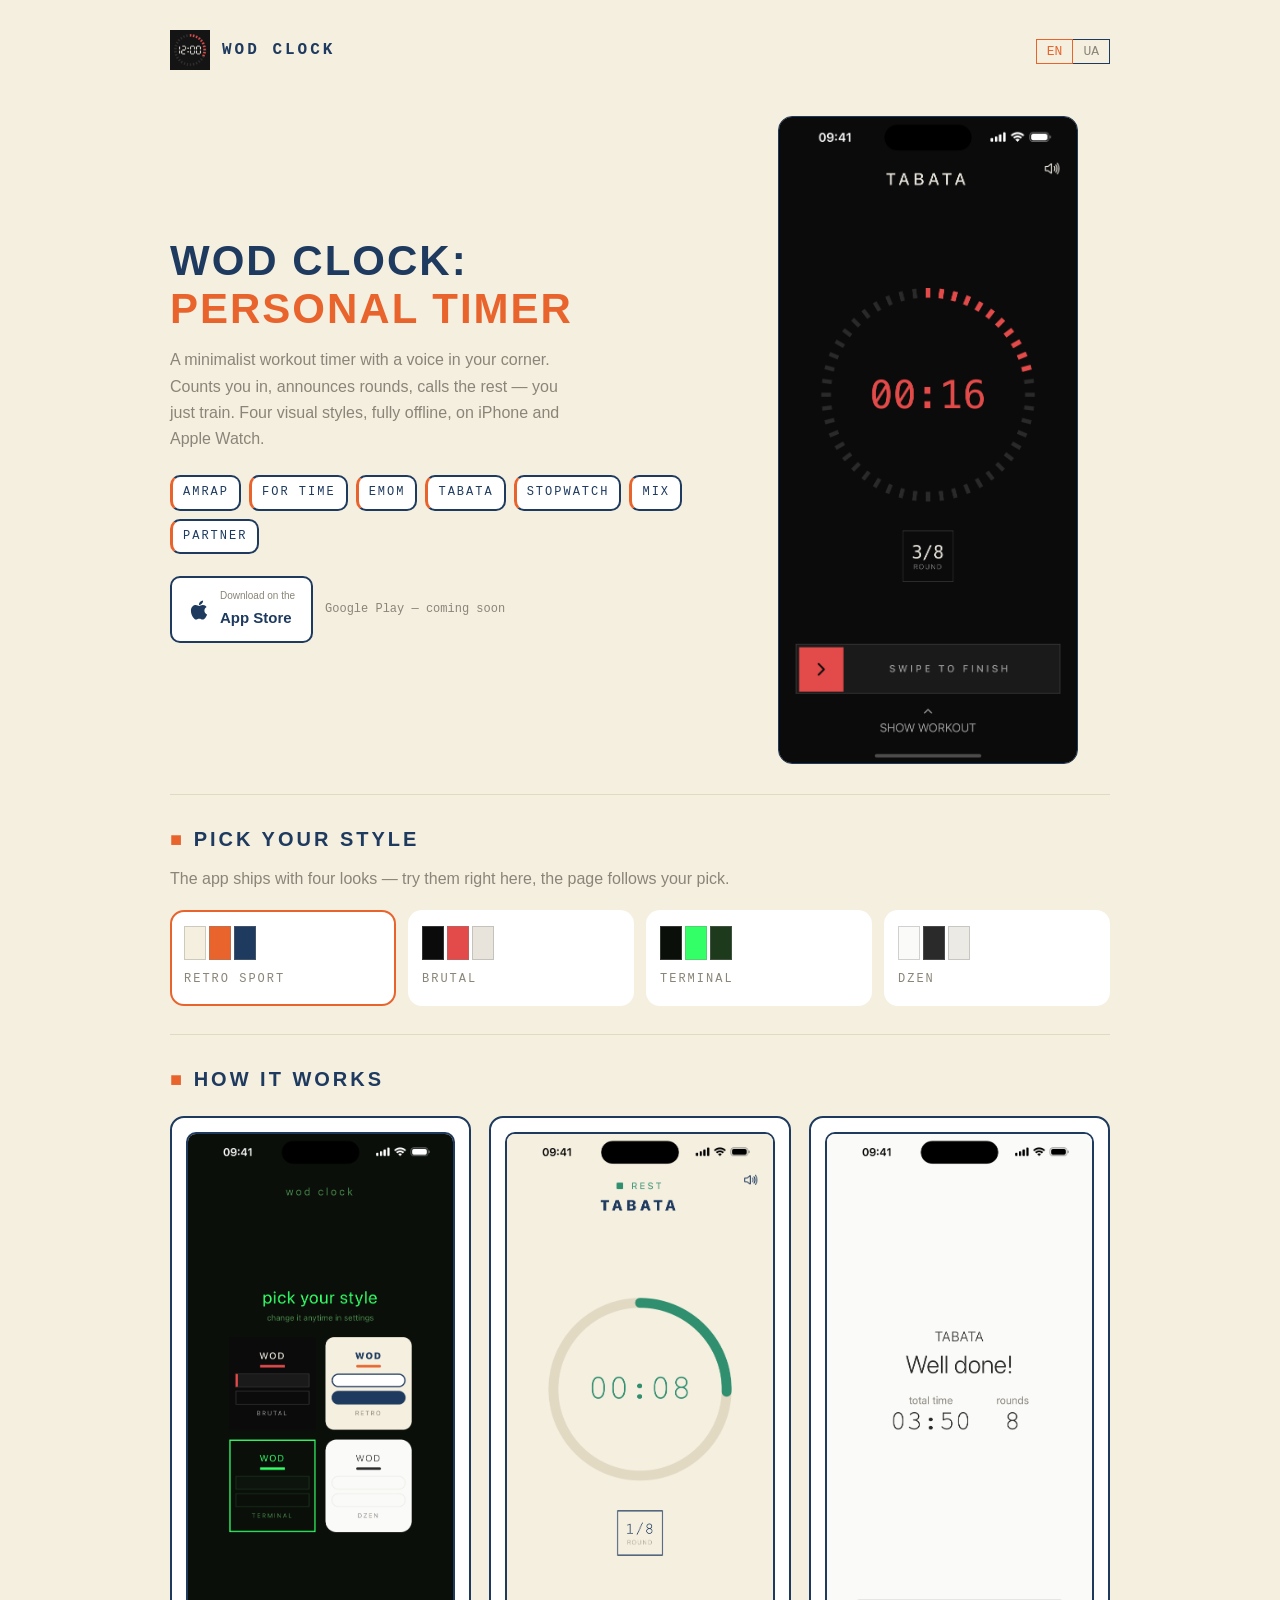
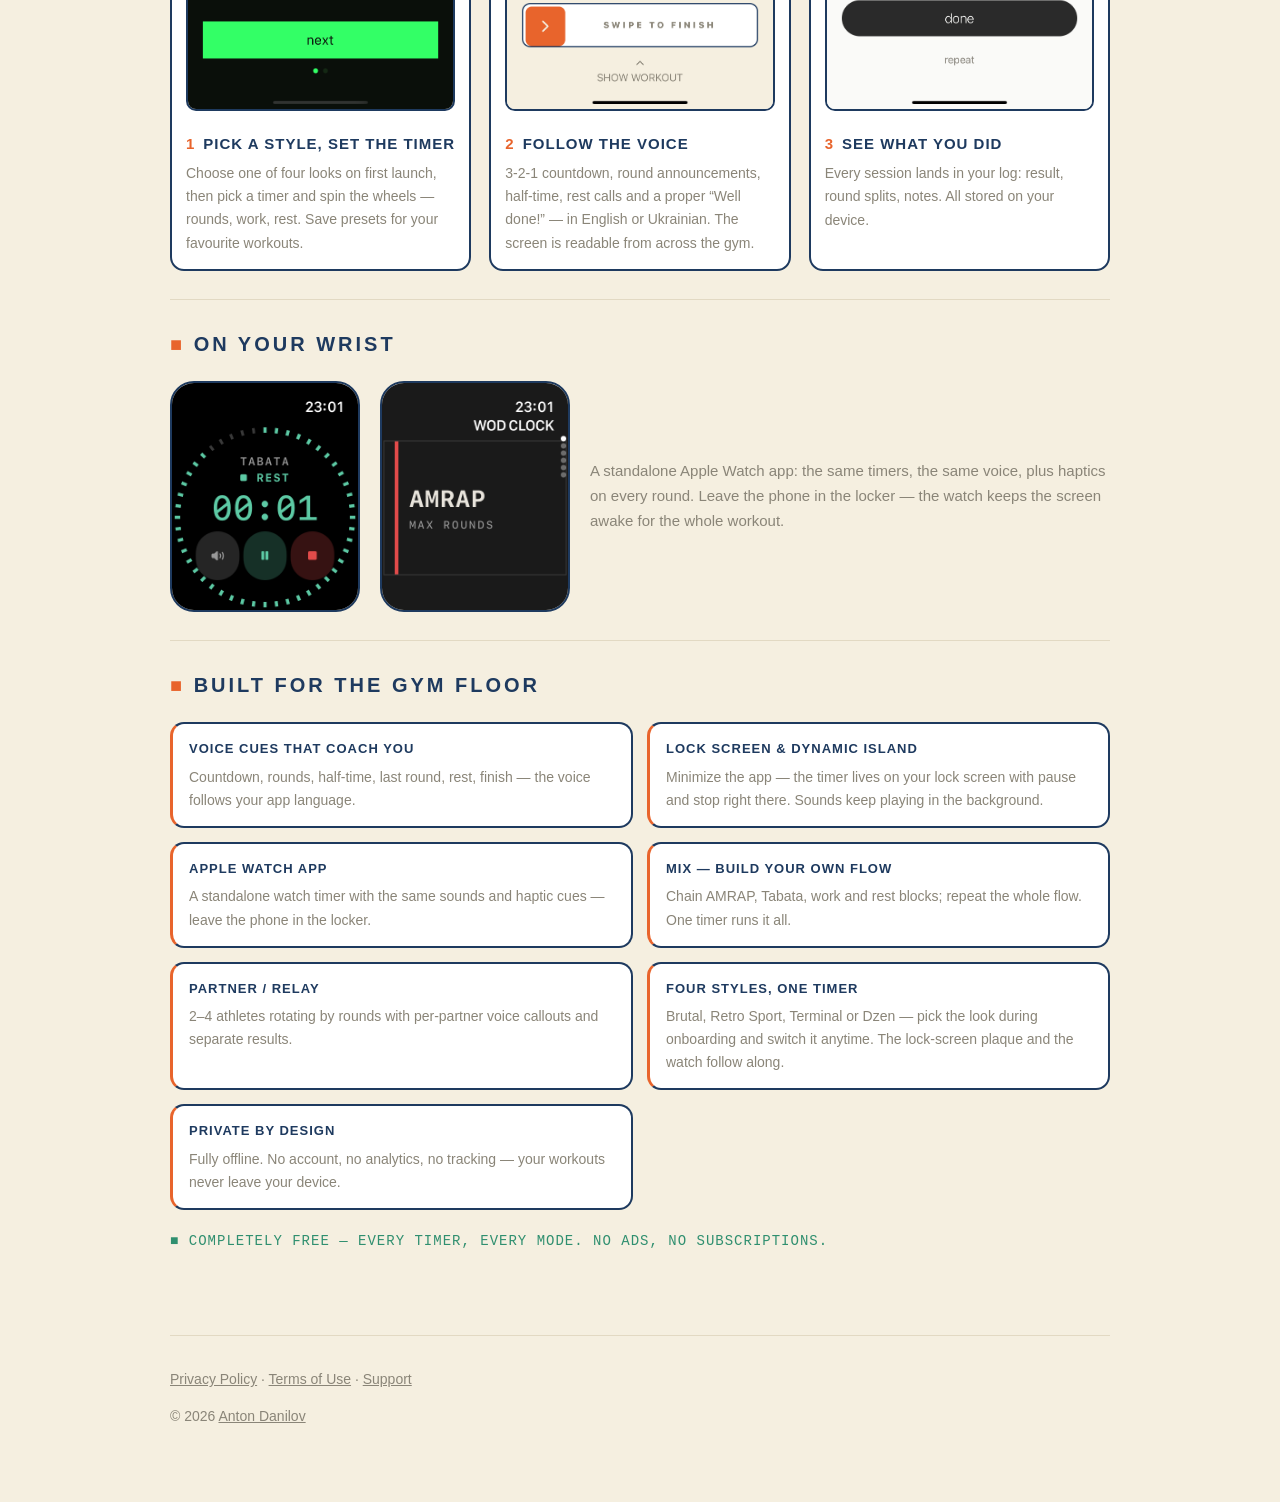
==== commit 40faabfd: "feat: site style switcher — the app's four looks, Retro Sport by default, remembered across pages" ====
--- a/index.html
+++ b/index.html
@@ -44,6 +44,29 @@
       </div>
     </section>
 
+    <section id="styles">
+      <h2 data-i18n="pickTitle">PICK YOUR STYLE</h2>
+      <p class="sub" data-i18n="pickSub" style="color:var(--muted); margin:-10px 0 18px;">The app ships with four looks — try them right here, the page follows your pick.</p>
+      <div class="style-picker">
+        <button class="style-btn" data-style="retro" aria-pressed="true">
+          <span class="swatches"><span class="sw" style="background:#f5efe0"></span><span class="sw" style="background:#e8642c"></span><span class="sw" style="background:#1e3a5f"></span></span>
+          <span class="nm">Retro Sport</span>
+        </button>
+        <button class="style-btn" data-style="brutal" aria-pressed="false">
+          <span class="swatches"><span class="sw" style="background:#0b0b0b"></span><span class="sw" style="background:#e24b4a"></span><span class="sw" style="background:#e8e4dc"></span></span>
+          <span class="nm">Brutal</span>
+        </button>
+        <button class="style-btn" data-style="terminal" aria-pressed="false">
+          <span class="swatches"><span class="sw" style="background:#0a0f0a"></span><span class="sw" style="background:#33ff66"></span><span class="sw" style="background:#1d3a1d"></span></span>
+          <span class="nm">Terminal</span>
+        </button>
+        <button class="style-btn" data-style="dzen" aria-pressed="false">
+          <span class="swatches"><span class="sw" style="background:#fafaf8"></span><span class="sw" style="background:#2a2a2a"></span><span class="sw" style="background:#eceae4"></span></span>
+          <span class="nm">Dzen</span>
+        </button>
+      </div>
+    </section>
+
     <section>
       <h2 data-i18n="howTitle">HOW IT WORKS</h2>
       <div class="steps">
@@ -98,6 +121,26 @@
     </footer>
   </div>
 
+  <script>
+    // Site style follows the app's four looks; Retro Sport is the default.
+    (function () {
+      var saved = localStorage.getItem("wodStyle") || "retro";
+      document.documentElement.setAttribute("data-theme", saved);
+      document.addEventListener("click", function (e) {
+        var btn = e.target.closest ? e.target.closest(".style-btn") : null;
+        if (!btn) return;
+        var style = btn.dataset.style;
+        document.documentElement.setAttribute("data-theme", style);
+        localStorage.setItem("wodStyle", style);
+        document.querySelectorAll(".style-btn").forEach(function (b) {
+          b.setAttribute("aria-pressed", String(b === btn));
+        });
+      });
+      document.querySelectorAll(".style-btn").forEach(function (b) {
+        b.setAttribute("aria-pressed", String(b.dataset.style === saved));
+      });
+    })();
+  </script>
   <script>
     const dict = {
       uk: {
@@ -134,6 +177,8 @@
         footPrivacy: "Політика конфіденційності",
         footTerms: "Умови використання",
         footSupport: "Підтримка",
+        pickTitle: "ОБЕРИ СВІЙ СТИЛЬ",
+        pickSub: "У застосунку чотири вигляди — спробуй їх просто тут, сторінка підхопить твій вибір.",
       },
     };
     const params = new URLSearchParams(location.search);
--- a/style.css
+++ b/style.css
@@ -1,12 +1,83 @@
-:root {
+/* ── Styles: the same four looks as the app. Retro Sport is the default. ── */
+:root,
+[data-theme="retro"] {
+  --bg: #f5efe0;
+  --card: #ffffff;
+  --line: #1e3a5f;
+  --hairline: #e2d9c3;
+  --red: #e8642c;
+  --alt: #1e3a5f;
+  --green: #2f8f6f;
+  --text: #1e3a5f;
+  --muted: #8a8578;
+  --on-accent: #f5efe0;
+  --radius: 14px;
+  --radius-sm: 10px;
+  --border-w: 2px;
+  --display-weight: 800;
+  --display-font: -apple-system, BlinkMacSystemFont, "Segoe UI", Roboto, sans-serif;
+  --case: uppercase;
+  --mono: "Courier New", Courier, monospace;
+}
+
+[data-theme="brutal"] {
   --bg: #0b0b0b;
   --card: #1a1a1a;
   --line: #3a3a3a;
+  --hairline: #2a2a2a;
   --red: #e24b4a;
+  --alt: #e24b4a;
   --green: #5dcaa5;
-  --text: #f2f2f2;
+  --text: #e8e4dc;
   --muted: #9a9a9a;
-  --mono: "Menlo", "Consolas", "Roboto Mono", monospace;
+  --on-accent: #0b0b0b;
+  --radius: 0px;
+  --radius-sm: 0px;
+  --border-w: 1px;
+  --display-weight: 500;
+  --display-font: "Menlo", "Consolas", monospace;
+  --case: uppercase;
+  --mono: "Menlo", "Consolas", monospace;
+}
+
+[data-theme="terminal"] {
+  --bg: #0a0f0a;
+  --card: #0d140d;
+  --line: #1d3a1d;
+  --hairline: #142814;
+  --red: #33ff66;
+  --alt: #33ff66;
+  --green: #7dffb0;
+  --text: #33ff66;
+  --muted: #4a8a4a;
+  --on-accent: #0a0f0a;
+  --radius: 0px;
+  --radius-sm: 0px;
+  --border-w: 1px;
+  --display-weight: 400;
+  --display-font: "Courier New", Courier, monospace;
+  --case: lowercase;
+  --mono: "Courier New", Courier, monospace;
+}
+
+[data-theme="dzen"] {
+  --bg: #fafaf8;
+  --card: #ffffff;
+  --line: #eceae4;
+  --hairline: #eceae4;
+  --red: #2a2a2a;
+  --alt: #8a867e;
+  --green: #6f9e86;
+  --text: #2a2a2a;
+  --muted: #8a867e;
+  --on-accent: #fafaf8;
+  --radius: 18px;
+  --radius-sm: 999px;
+  --border-w: 1px;
+  --display-weight: 300;
+  --display-font: -apple-system, BlinkMacSystemFont, "Segoe UI", Roboto, sans-serif;
+  --case: lowercase;
+  --mono: "Courier New", Courier, monospace;
 }
 
 * { box-sizing: border-box; }
@@ -30,6 +101,7 @@
 header.site img { width: 40px; height: 40px; }
 header.site .name a {
   color: var(--text);
+  text-transform: var(--case);
   text-decoration: none;
   font-family: var(--mono);
   font-weight: 700;
@@ -50,7 +122,9 @@
 /* hero */
 .hero { display: grid; grid-template-columns: 1.2fr 0.8fr; gap: 28px; align-items: center; padding: 20px 0 30px; }
 .hero h1 {
-  font-family: var(--mono);
+  font-family: var(--display-font);
+  font-weight: var(--display-weight);
+  text-transform: var(--case);
   font-size: 42px;
   line-height: 1.15;
   letter-spacing: 2px;
@@ -59,6 +133,7 @@
 .hero h1 .red { color: var(--red); }
 .hero .sub { color: var(--muted); margin: 0 0 22px; max-width: 46ch; }
 .hero-shot img {
+  border-radius: var(--radius);
   width: 100%;
   max-width: 300px;
   display: block;
@@ -69,22 +144,24 @@
 .pills { display: flex; flex-wrap: wrap; gap: 8px; margin-bottom: 22px; }
 .pill {
   font-family: var(--mono);
+  border-radius: var(--radius-sm);
   font-size: 12px;
   letter-spacing: 2px;
   padding: 6px 10px;
-  border: 1px solid var(--line);
+  border: var(--border-w) solid var(--line);
   border-left: 3px solid var(--red);
   background: var(--card);
 }
 
 .stores { display: flex; gap: 12px; flex-wrap: wrap; align-items: center; }
 .store-badge {
+  border-radius: var(--radius-sm);
   display: inline-flex;
   align-items: center;
   gap: 10px;
   padding: 10px 16px;
   background: var(--card);
-  border: 1px solid var(--line);
+  border: var(--border-w) solid var(--line);
   color: var(--text);
   text-decoration: none;
 }
@@ -94,9 +171,11 @@
 .soon { color: var(--muted); font-size: 12px; font-family: var(--mono); }
 
 /* sections */
-section { padding: 28px 0; border-top: 1px solid #222; }
+section { padding: 28px 0; border-top: 1px solid var(--hairline); }
 h2 {
-  font-family: var(--mono);
+  font-family: var(--display-font);
+  font-weight: var(--display-weight);
+  text-transform: var(--case);
   letter-spacing: 3px;
   font-size: 20px;
   margin: 0 0 20px;
@@ -104,17 +183,18 @@
 h2::before { content: "■ "; color: var(--red); }
 
 .steps { display: grid; grid-template-columns: repeat(3, 1fr); gap: 18px; }
-.step { background: var(--card); border: 1px solid var(--line); padding: 14px; }
-.step img { width: 100%; border: 1px solid var(--line); }
-.step h3 { font-family: var(--mono); font-size: 15px; letter-spacing: 1px; margin: 12px 0 6px; }
+.step { background: var(--card); border: var(--border-w) solid var(--line); border-radius: var(--radius); padding: 14px; }
+.step img { width: 100%; border: var(--border-w) solid var(--line); border-radius: var(--radius-sm); }
+.step h3 { font-family: var(--display-font); font-weight: var(--display-weight); text-transform: var(--case); font-size: 15px; letter-spacing: 1px; margin: 12px 0 6px; }
 .step h3 .n { color: var(--red); margin-right: 8px; }
 .step p { color: var(--muted); font-size: 14px; margin: 0; }
 
 .features { list-style: none; padding: 0; margin: 0; display: grid; grid-template-columns: 1fr 1fr; gap: 14px; }
 .features li {
   background: var(--card);
-  border: 1px solid var(--line);
+  border: var(--border-w) solid var(--line);
   border-left: 3px solid var(--red);
+  border-radius: var(--radius);
   padding: 14px 16px;
   font-size: 14px;
   color: var(--muted);
@@ -122,7 +202,8 @@
 .features li strong {
   display: block;
   color: var(--text);
-  font-family: var(--mono);
+  font-family: var(--display-font);
+  font-weight: var(--display-weight);
   font-size: 13px;
   letter-spacing: 1px;
   text-transform: uppercase;
@@ -140,15 +221,15 @@
 /* articles (privacy / terms) */
 .back { color: var(--muted); text-decoration: none; font-family: var(--mono); font-size: 13px; }
 article { max-width: 760px; }
-article h1 { font-family: var(--mono); letter-spacing: 2px; font-size: 30px; margin: 18px 0 4px; }
+article h1 { font-family: var(--display-font); font-weight: var(--display-weight); text-transform: var(--case); letter-spacing: 2px; font-size: 30px; margin: 18px 0 4px; }
 article .updated { color: var(--muted); font-size: 13px; margin: 0 0 18px; }
 article h2 { font-size: 16px; margin-top: 26px; }
 article a { color: var(--red); }
 article ul { color: var(--muted); }
-article p { color: #cfcfcf; }
+article p { color: var(--text); opacity: 0.85; }
 .card[hidden] { display: none; }
 
-footer { border-top: 1px solid #222; margin-top: 40px; padding-top: 18px; color: var(--muted); font-size: 14px; }
+footer { border-top: 1px solid var(--hairline); margin-top: 40px; padding-top: 18px; color: var(--muted); font-size: 14px; }
 footer a { color: var(--muted); }
 footer a:hover { color: var(--red); }
 
@@ -167,7 +248,7 @@
 }
 .watch-shots img {
   width: 190px;
-  border: 1px solid var(--line);
+  border: var(--border-w) solid var(--line);
   border-radius: 24px;
   background: #000;
 }
@@ -177,3 +258,30 @@
   color: var(--muted);
   font-size: 15px;
 }
+
+/* style picker */
+.style-picker { display: flex; gap: 12px; flex-wrap: wrap; }
+.style-btn {
+  flex: 1 1 150px;
+  cursor: pointer;
+  padding: 14px 12px;
+  border: 2px solid transparent;
+  border-radius: var(--radius);
+  background: var(--card);
+  color: var(--text);
+  font: inherit;
+  text-align: left;
+  display: flex;
+  flex-direction: column;
+  gap: 10px;
+}
+.style-btn[aria-pressed="true"] { border-color: var(--red); }
+.style-btn .swatches { display: flex; gap: 3px; }
+.style-btn .sw { width: 22px; height: 34px; border: 1px solid rgba(128,128,128,0.35); }
+.style-btn .nm {
+  font-family: var(--mono);
+  font-size: 12px;
+  letter-spacing: 2px;
+  text-transform: uppercase;
+  color: var(--muted);
+}
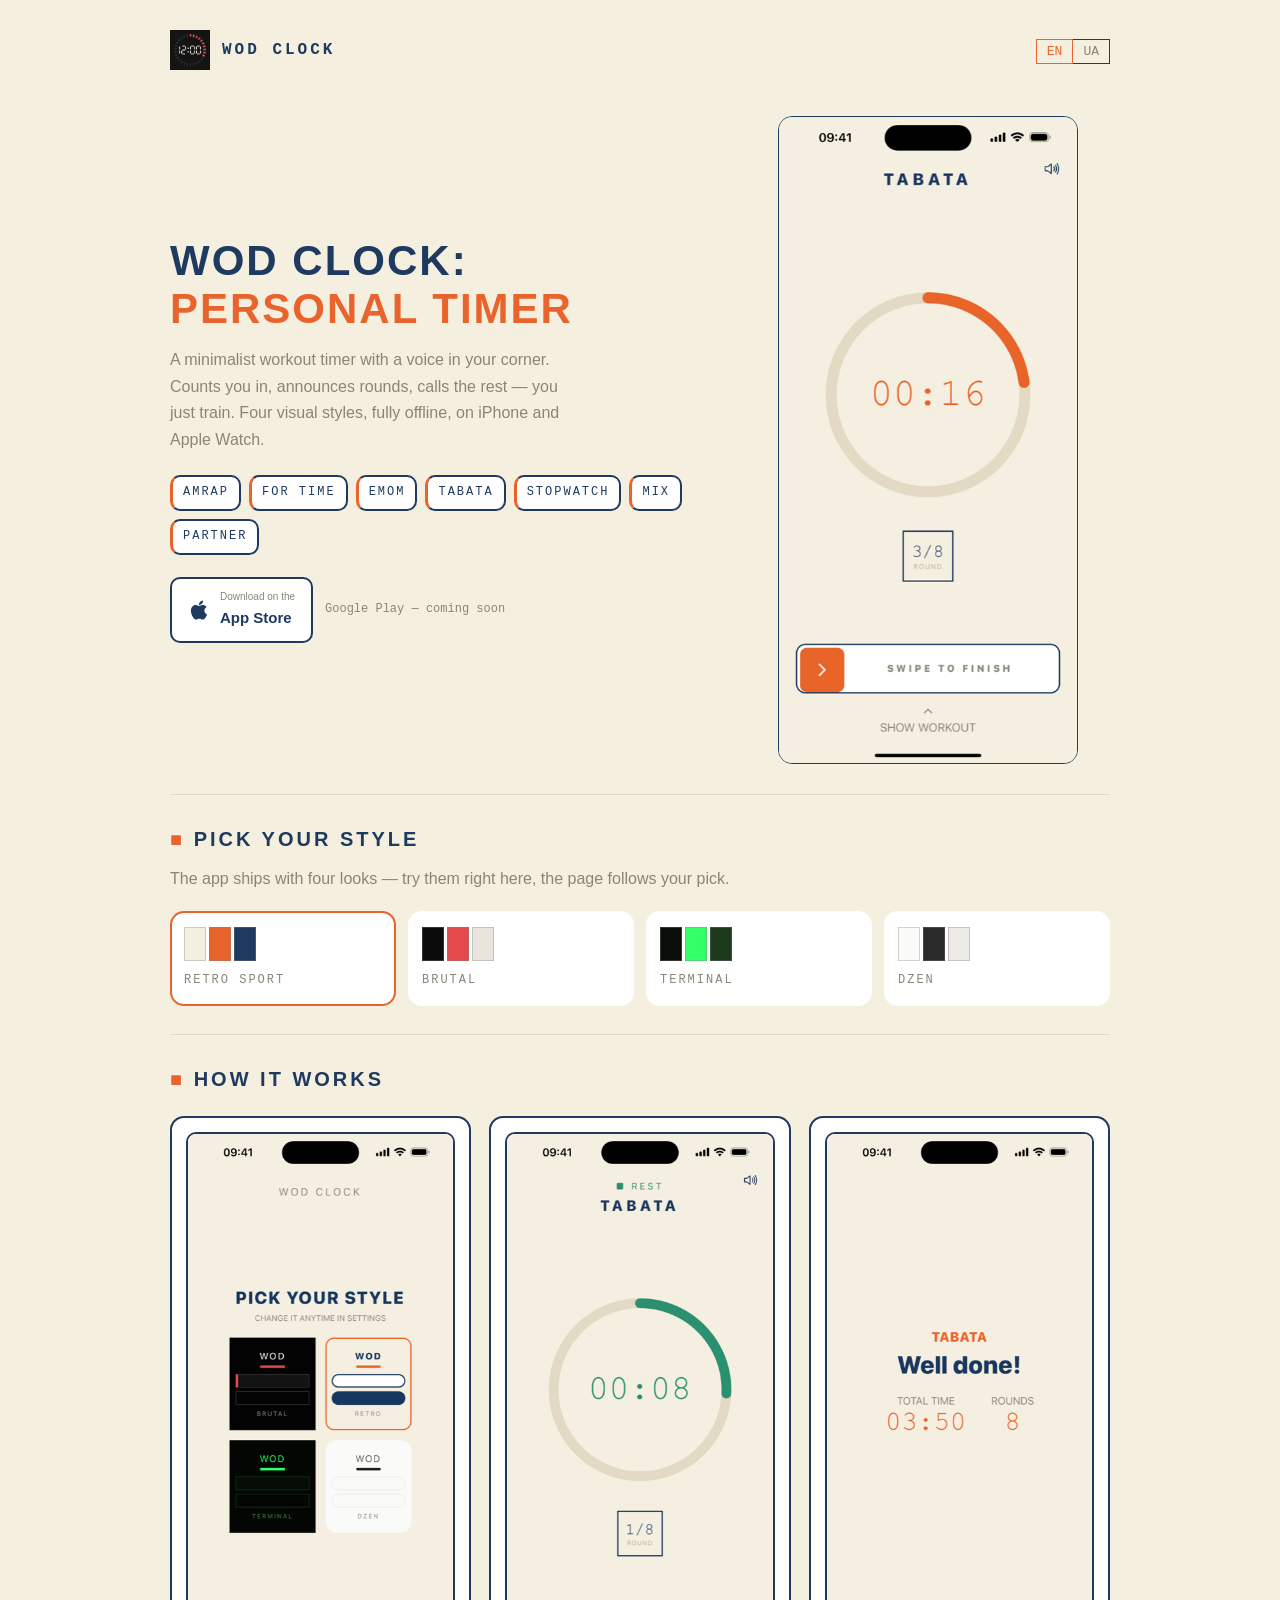
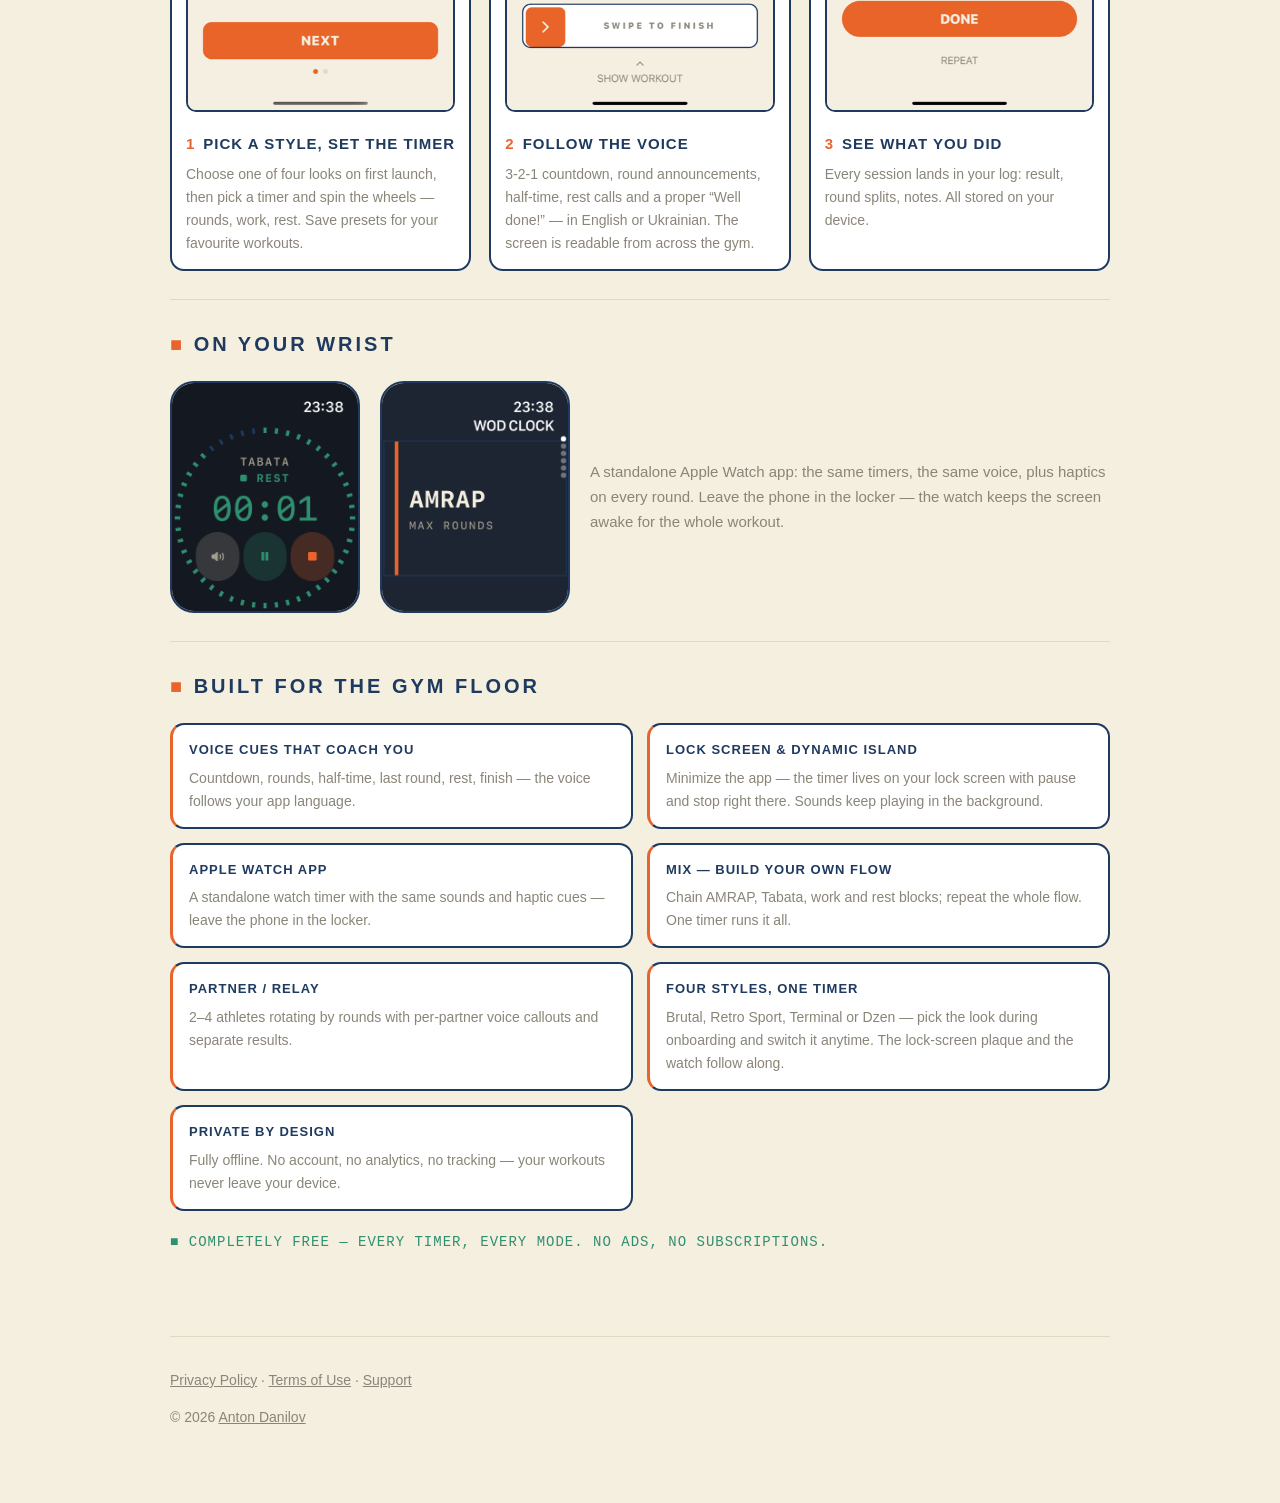
==== commit 3b1e0b20: "feat: screenshots follow the picked style — full en/uk matrix for all four looks, iPhone and Apple W" ====
--- a/index.html
+++ b/index.html
@@ -40,7 +40,7 @@
         </div>
       </div>
       <div class="hero-shot">
-        <img data-shot="work" src="img/en-work.png" alt="WOD Clock workout screen" />
+        <img data-shot="work" src="img/en-retro-work.png" alt="WOD Clock workout screen" />
       </div>
     </section>
 
@@ -71,17 +71,17 @@
       <h2 data-i18n="howTitle">HOW IT WORKS</h2>
       <div class="steps">
         <div class="step">
-          <img data-shot="onboarding" src="img/en-onboarding.png" alt="Style chooser" loading="lazy" />
+          <img data-shot="onboarding" src="img/en-retro-onboarding.png" alt="Style chooser" loading="lazy" />
           <h3><span class="n">1</span><span data-i18n="s1t">Pick a style, set the timer</span></h3>
           <p data-i18n="s1p">Choose one of four looks on first launch, then pick a timer and spin the wheels — rounds, work, rest. Save presets for your favourite workouts.</p>
         </div>
         <div class="step">
-          <img data-shot="rest" src="img/en-rest.png" alt="Rest phase" loading="lazy" />
+          <img data-shot="rest" src="img/en-retro-rest.png" alt="Rest phase" loading="lazy" />
           <h3><span class="n">2</span><span data-i18n="s2t">Follow the voice</span></h3>
           <p data-i18n="s2p">3‑2‑1 countdown, round announcements, half‑time, rest calls and a proper “Well done!” — in English or Ukrainian. The screen is readable from across the gym.</p>
         </div>
         <div class="step">
-          <img data-shot="result" src="img/en-result.png" alt="Workout results" loading="lazy" />
+          <img data-shot="result" src="img/en-retro-result.png" alt="Workout results" loading="lazy" />
           <h3><span class="n">3</span><span data-i18n="s3t">See what you did</span></h3>
           <p data-i18n="s3p">Every session lands in your log: result, round splits, notes. All stored on your device.</p>
         </div>
@@ -91,8 +91,8 @@
     <section>
       <h2 data-i18n="watchTitle">ON YOUR WRIST</h2>
       <div class="watch-shots">
-        <img data-shot="watch-run" src="img/en-watch-run.png" alt="WOD Clock on Apple Watch" loading="lazy" />
-        <img data-shot="watch-menu" src="img/en-watch-menu.png" alt="Timer modes on Apple Watch" loading="lazy" />
+        <img data-shot="watch-run" src="img/en-retro-watch-run.png" alt="WOD Clock on Apple Watch" loading="lazy" />
+        <img data-shot="watch-menu" src="img/en-retro-watch-menu.png" alt="Timer modes on Apple Watch" loading="lazy" />
         <p data-i18n="watchText">A standalone Apple Watch app: the same timers, the same voice, plus haptics on every round. Leave the phone in the locker — the watch keeps the screen awake for the whole workout.</p>
       </div>
     </section>
@@ -135,6 +135,7 @@
         document.querySelectorAll(".style-btn").forEach(function (b) {
           b.setAttribute("aria-pressed", String(b === btn));
         });
+        if (window.wodApplyShots) window.wodApplyShots(style);
       });
       document.querySelectorAll(".style-btn").forEach(function (b) {
         b.setAttribute("aria-pressed", String(b.dataset.style === saved));
@@ -191,9 +192,13 @@
         if (value) el.textContent = value;
       });
     }
-    document.querySelectorAll("[data-shot]").forEach((img) => {
-      img.src = "img/" + lang + "-" + img.dataset.shot + ".png";
-    });
+    // Screenshots follow the picked style as well as the language.
+    window.wodApplyShots = function (style) {
+      document.querySelectorAll("[data-shot]").forEach((img) => {
+        img.src = "img/" + lang + "-" + style + "-" + img.dataset.shot + ".png";
+      });
+    };
+    window.wodApplyShots(document.documentElement.getAttribute("data-theme") || "retro");
     document.querySelectorAll("nav.lang a, footer a[href^='privacy'], footer a[href^='terms']").forEach((a) => {
       if (a.id) return;
       a.href = a.getAttribute("href").split("?")[0] + "?lang=" + lang;
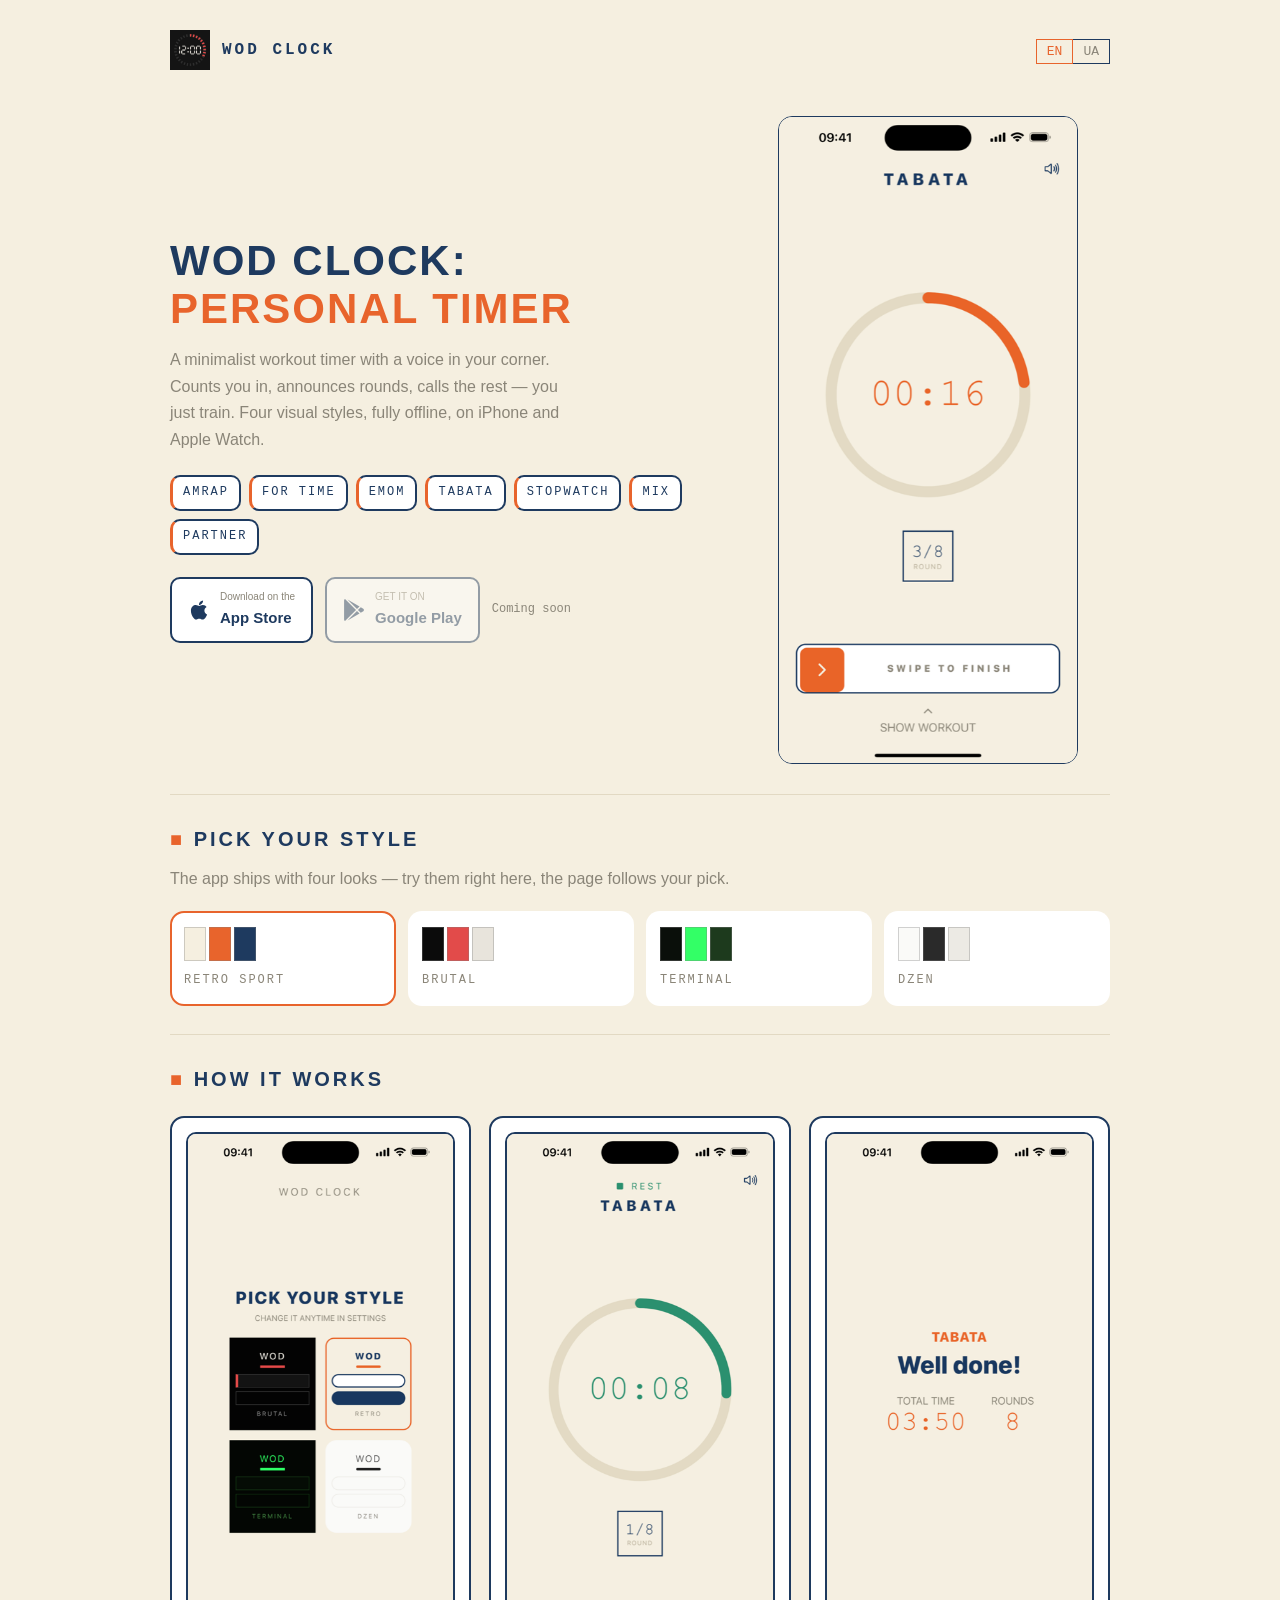
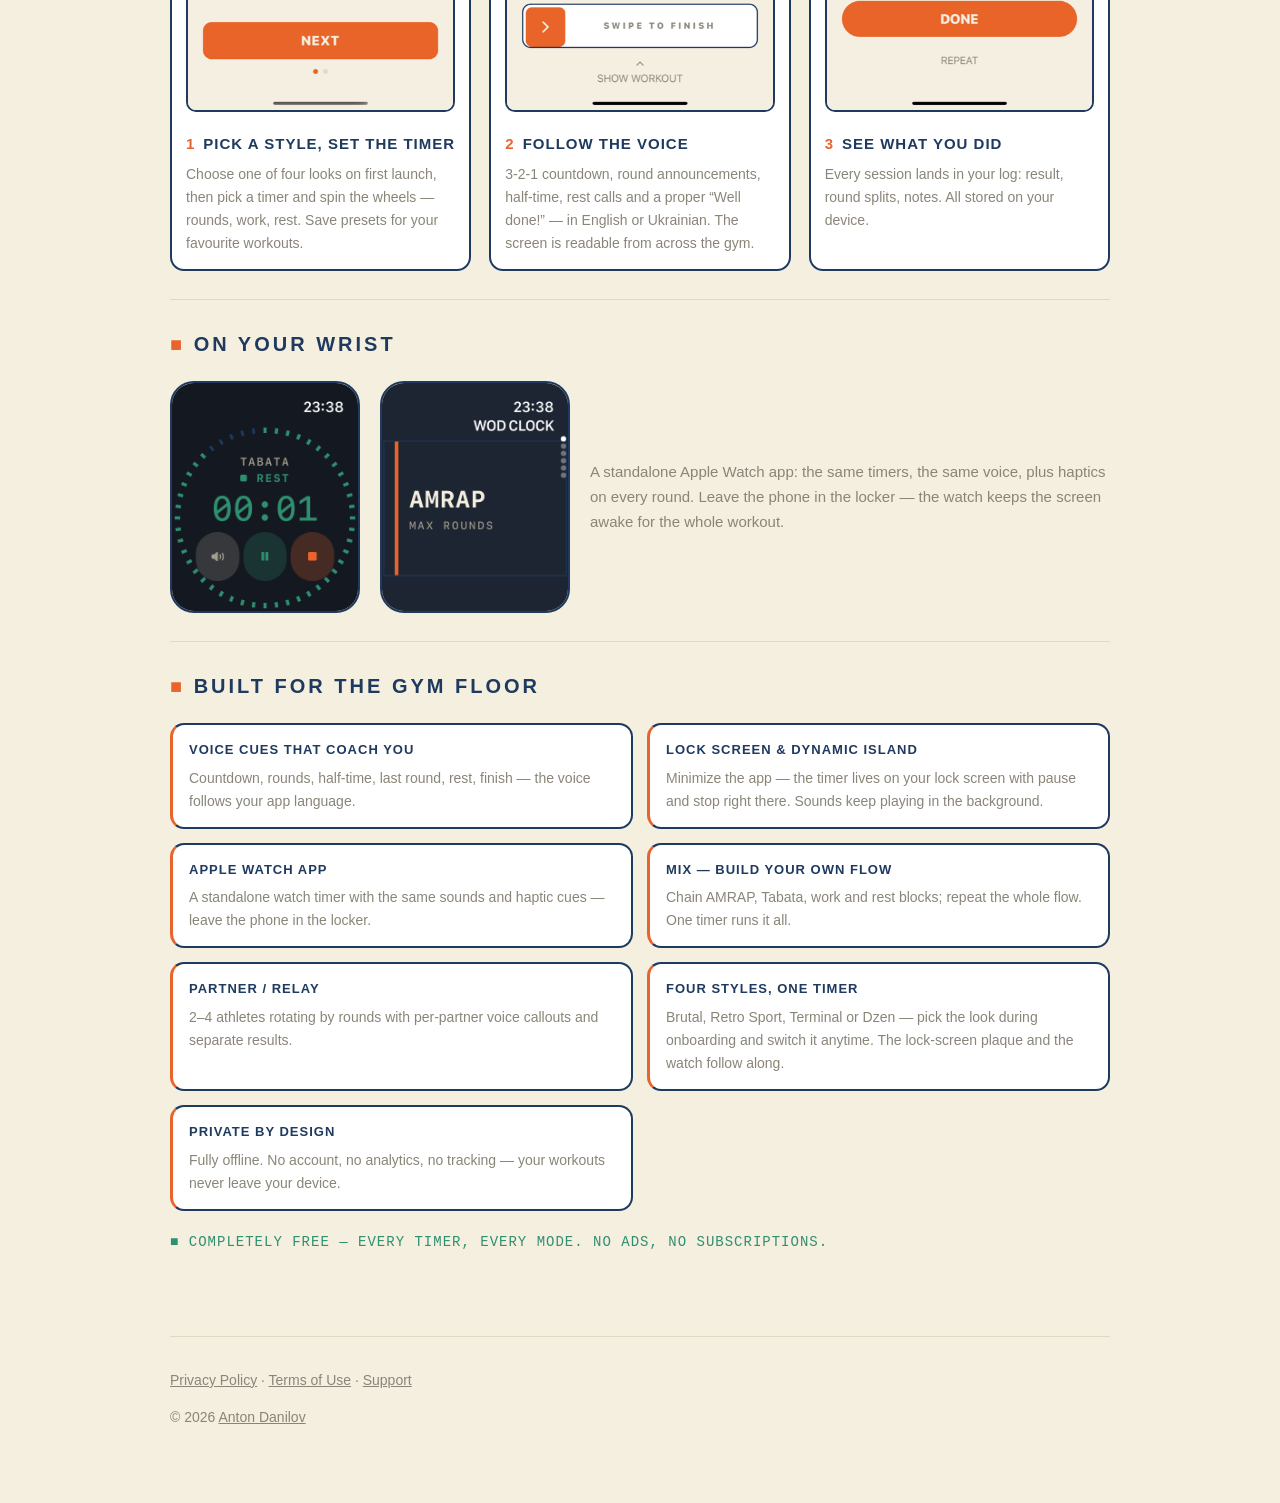
==== commit 90f732d8: "feat: proper dimmed Google Play badge instead of a plain 'coming soon' line" ====
--- a/index.html
+++ b/index.html
@@ -36,7 +36,11 @@
             <svg viewBox="0 0 384 512"><path d="M318.7 268.7c-.2-36.7 16.4-64.4 50-84.8-18.8-26.9-47.2-41.7-84.7-44.6-35.5-2.9-74.3 20.7-88.5 20.7-15 0-49.4-19.7-76.4-19.7C63.3 141.2 4 184.8 4 273.5q0 39.3 14.4 81.2c12.8 36.7 59 126.7 107.2 125.2 25.2-.6 43-17.9 75.8-17.9 31.8 0 48.3 17.9 76.4 17.9 48.6-.7 90.4-82.5 102.6-119.3-65.2-30.7-61.7-90-61.7-91.9zm-56.6-164.2c27.3-32.4 24.8-61.9 24-72.5-24.1 1.4-52 16.4-67.9 34.9-17.5 19.8-27.8 44.3-25.6 71.9 26.1 2 49.9-11.4 69.5-34.3z"/></svg>
             <span><small data-i18n="storeIosSmall">Download on the</small><b>App Store</b></span>
           </a>
-          <span class="soon" data-i18n="soon">Google Play — coming soon</span>
+          <span class="store-badge is-soon" aria-label="Google Play" aria-disabled="true">
+            <svg viewBox="0 0 512 512"><path d="M325.3 234.3L104.6 13l280.8 161.2-60.1 60.1zM47 0C34 6.8 25.3 19.2 25.3 35.3v441.3c0 16.1 8.7 28.5 21.7 35.3l256.6-256L47 0zm425.2 225.6l-58.9-34.1-65.7 64.5 65.7 64.5 60.1-34.1c18-14.3 18-46.5-1.2-60.8zM104.6 499l280.8-161.2-60.1-60.1L104.6 499z"/></svg>
+            <span><small data-i18n="storePlaySmall">GET IT ON</small><b>Google Play</b></span>
+          </span>
+          <span class="soon" data-i18n="soon">Coming soon</span>
         </div>
       </div>
       <div class="hero-shot">
@@ -149,7 +153,8 @@
         heroB: "PERSONAL TIMER",
         heroSub: "Мінімалістичний таймер тренувань з голосом тренера. Відлічує старт, оголошує раунди, кличе на відпочинок — ти просто тренуєшся. Чотири візуальні стилі, повністю офлайн, на iPhone та Apple Watch.",
         storeIosSmall: "Завантажуй в",
-        soon: "Google Play — незабаром",
+        storePlaySmall: "ЗАВАНТАЖИТИ В",
+        soon: "Незабаром",
         howTitle: "ЯК ЦЕ ПРАЦЮЄ",
         s1t: "Обери стиль і налаштуй",
         s1p: "Обери один із чотирьох стилів на першому запуску, далі — таймер і колеса: раунди, робота, відпочинок. Зберігай пресети.",
--- a/style.css
+++ b/style.css
@@ -165,7 +165,9 @@
   color: var(--text);
   text-decoration: none;
 }
-.store-badge svg { width: 22px; height: 22px; fill: var(--text); }
+/* Google Play is not out yet: dimmed and non-interactive. */
+.store-badge.is-soon { opacity: 0.45; pointer-events: none; }
+.store-badge svg { width: 22px; height: 22px; fill: var(--text); flex: none; }
 .store-badge small { display: block; font-size: 10px; color: var(--muted); }
 .store-badge b { font-size: 15px; }
 .soon { color: var(--muted); font-size: 12px; font-family: var(--mono); }
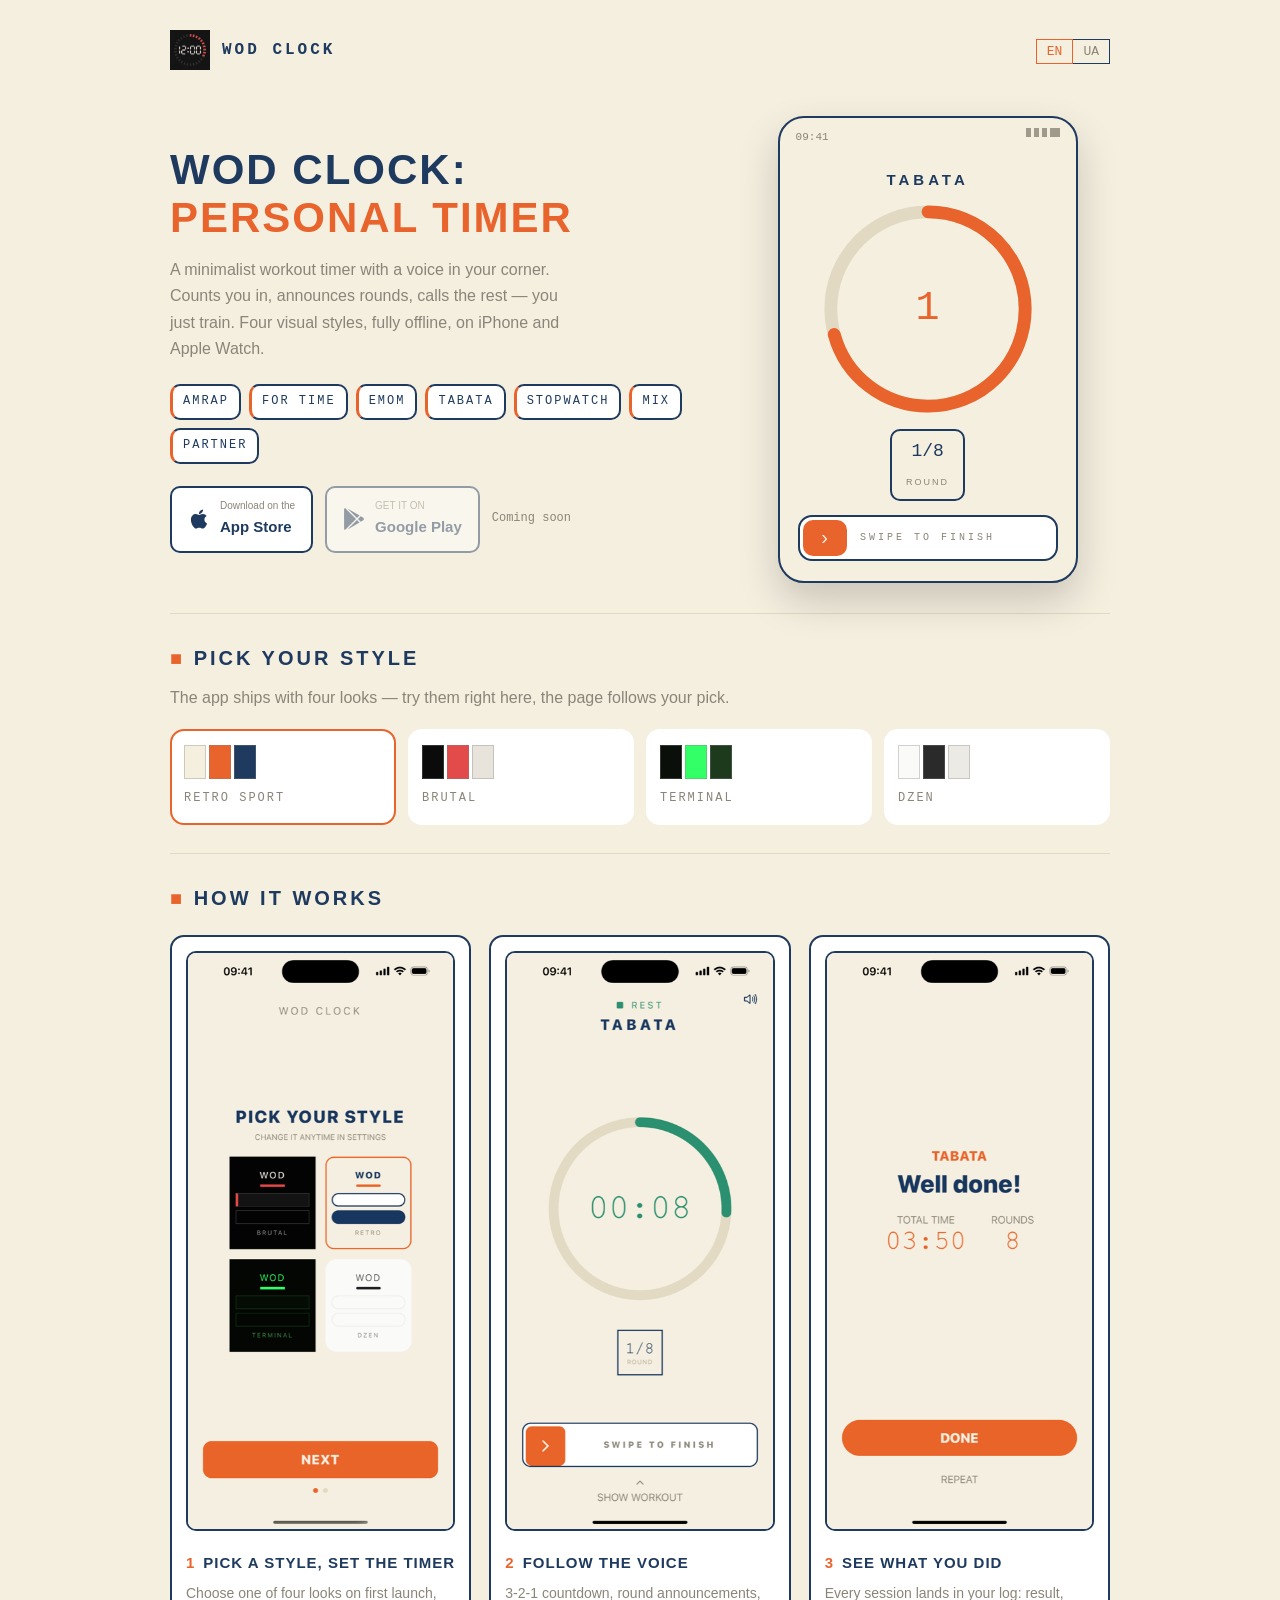
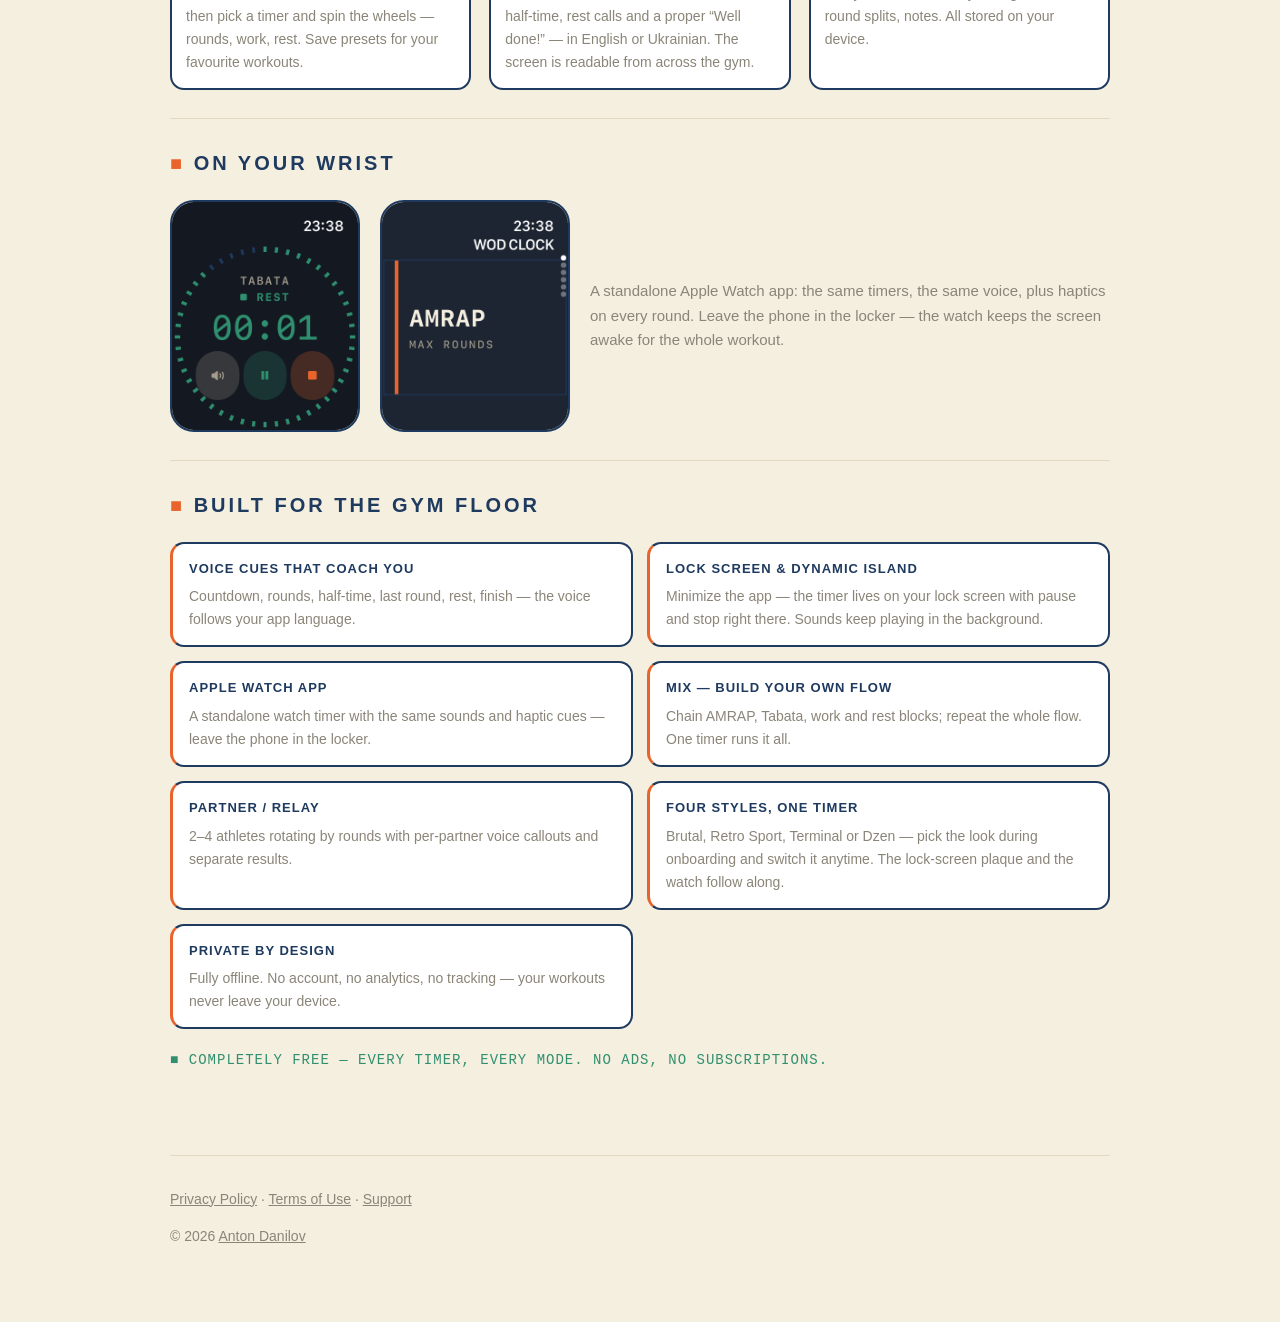
==== commit 292957a4: "feat: live hero mock — a real tabata runs in the picked style (ticks / dots / arc rings), plus scrol" ====
--- a/index.html
+++ b/index.html
@@ -44,7 +44,26 @@
         </div>
       </div>
       <div class="hero-shot">
-        <img data-shot="work" src="img/en-retro-work.png" alt="WOD Clock workout screen" />
+        <!-- Live mock: a real tabata runs here, drawn in the picked style. -->
+        <div class="phone" id="mock" role="img" aria-label="WOD Clock running a Tabata timer">
+          <div class="phone-status"><span>09:41</span><span class="signal"></span></div>
+          <div class="phone-body">
+            <div class="mock-chip" id="mockChip"></div>
+            <div class="mock-title">TABATA</div>
+            <div class="ring-wrap">
+              <svg viewBox="0 0 240 240" id="mockRing" aria-hidden="true"></svg>
+              <div class="ring-digits" id="mockDigits">00:20</div>
+            </div>
+            <div class="round-box">
+              <b id="mockRound">1/8</b>
+              <small data-i18n="mockRoundCaption">ROUND</small>
+            </div>
+            <div class="mock-rail">
+              <span class="mock-knob">›</span>
+              <span class="mock-rail-label" data-i18n="mockSwipe">SWIPE TO FINISH</span>
+            </div>
+          </div>
+        </div>
       </div>
     </section>
 
@@ -185,11 +204,14 @@
         footSupport: "Підтримка",
         pickTitle: "ОБЕРИ СВІЙ СТИЛЬ",
         pickSub: "У застосунку чотири вигляди — спробуй їх просто тут, сторінка підхопить твій вибір.",
+        mockRoundCaption: "РАУНД",
+        mockSwipe: "СВАЙП ДЛЯ ЗАВЕРШЕННЯ",
       },
     };
     const params = new URLSearchParams(location.search);
     const lang = params.get("lang") === "uk" ? "uk" : "en";
     document.getElementById("lang-" + lang).classList.add("on");
+    window.wodMockRest = lang === "uk" ? "\u25A0 ВІДПОЧИНОК" : "\u25A0 REST";
     if (lang === "uk") {
       document.documentElement.lang = "uk";
       document.querySelectorAll("[data-i18n]").forEach((el) => {
@@ -209,5 +231,123 @@
       a.href = a.getAttribute("href").split("?")[0] + "?lang=" + lang;
     });
   </script>
+  <script>
+    // A real (miniature) tabata engine: same segment logic as the app, drawn in
+    // whichever style is active. Purely decorative — nothing is stored.
+    (function () {
+      var ring = document.getElementById("mockRing");
+      var digits = document.getElementById("mockDigits");
+      var roundEl = document.getElementById("mockRound");
+      var chip = document.getElementById("mockChip");
+      var phone = document.getElementById("mock");
+      if (!ring) return;
+
+      var ROUNDS = 8, WORK = 20, REST = 10, COUNTDOWN = 3;
+      var segments = [{ kind: "countdown", dur: COUNTDOWN, round: 0 }];
+      for (var r = 1; r <= ROUNDS; r++) {
+        segments.push({ kind: "work", dur: WORK, round: r });
+        if (r < ROUNDS) segments.push({ kind: "rest", dur: REST, round: r });
+      }
+      var total = segments.reduce(function (a, s) { return a + s.dur; }, 0);
+
+      var SIZE = 240, C = SIZE / 2, variant = "", marks = [];
+
+      function css(name) {
+        return getComputedStyle(document.documentElement).getPropertyValue(name).trim();
+      }
+
+      // The ring is rebuilt whenever the style changes: ticks (brutal),
+      // dots (terminal) or a solid arc (retro, dzen).
+      function buildRing() {
+        var v = css("--ring") || "solid";
+        var w = parseFloat(css("--ring-w")) || 8;
+        if (v === variant) return;
+        variant = v;
+        marks = [];
+        ring.innerHTML = "";
+        var ns = "http://www.w3.org/2000/svg";
+        if (v === "solid") {
+          var r = C - w;
+          [["track", 1], ["lit", 0]].forEach(function (pair) {
+            var c = document.createElementNS(ns, "circle");
+            c.setAttribute("cx", C); c.setAttribute("cy", C); c.setAttribute("r", r);
+            c.setAttribute("stroke-width", w);
+            c.setAttribute("stroke-linecap", "round");
+            c.setAttribute("transform", "rotate(-90 " + C + " " + C + ")");
+            c.setAttribute("class", pair[0]);
+            ring.appendChild(c);
+          });
+          ring.dataset.circ = String(2 * Math.PI * r);
+        } else {
+          var count = v === "dots" ? 72 : 48;
+          var len = v === "dots" ? 6 : 18;
+          for (var i = 0; i < count; i++) {
+            var a = (i / count) * 2 * Math.PI - Math.PI / 2;
+            var line = document.createElementNS(ns, "line");
+            line.setAttribute("x1", C + (C - len) * Math.cos(a));
+            line.setAttribute("y1", C + (C - len) * Math.sin(a));
+            line.setAttribute("x2", C + (C - 2) * Math.cos(a));
+            line.setAttribute("y2", C + (C - 2) * Math.sin(a));
+            line.setAttribute("stroke-width", w);
+            line.setAttribute("class", "tick");
+            ring.appendChild(line);
+            marks.push(line);
+          }
+        }
+      }
+
+      function paint(frac) {
+        if (variant === "solid") {
+          var circ = parseFloat(ring.dataset.circ);
+          var lit = ring.querySelector(".lit");
+          if (lit) lit.setAttribute("stroke-dasharray", (circ * frac).toFixed(1) + " " + circ);
+        } else {
+          var on = Math.round(frac * marks.length);
+          for (var i = 0; i < marks.length; i++) {
+            marks[i].classList.toggle("on", i < on);
+          }
+        }
+      }
+
+      function clock(sec) {
+        var s = Math.max(0, Math.ceil(sec));
+        return String(Math.floor(s / 60)).padStart(2, "0") + ":" + String(s % 60).padStart(2, "0");
+      }
+
+      var start = performance.now();
+      function frame(now) {
+        buildRing();
+        var t = ((now - start) / 1000) % total;
+        var acc = 0, seg = segments[0];
+        for (var i = 0; i < segments.length; i++) {
+          if (t < acc + segments[i].dur) { seg = segments[i]; break; }
+          acc += segments[i].dur;
+        }
+        var elapsed = t - acc;
+        var remaining = seg.dur - elapsed;
+
+        phone.classList.toggle("resting", seg.kind === "rest");
+        chip.textContent = seg.kind === "rest" ? (window.wodMockRest || "■ REST") : "";
+        digits.textContent = seg.kind === "countdown" ? String(Math.max(1, Math.ceil(remaining))) : clock(remaining);
+        roundEl.textContent = Math.max(1, seg.round) + "/" + ROUNDS;
+        paint(elapsed / seg.dur);
+        requestAnimationFrame(frame);
+      }
+      requestAnimationFrame(frame);
+    })();
+
+    // Sections and cards fade in as they scroll into view.
+    (function () {
+      var targets = document.querySelectorAll("section, .step, .features li, .watch-shots img");
+      if (!("IntersectionObserver" in window)) return;
+      targets.forEach(function (el) { el.classList.add("reveal"); });
+      var io = new IntersectionObserver(function (entries) {
+        entries.forEach(function (e) {
+          if (e.isIntersecting) { e.target.classList.add("in"); io.unobserve(e.target); }
+        });
+      }, { rootMargin: "0px 0px -10% 0px" });
+      targets.forEach(function (el) { io.observe(el); });
+    })();
+  </script>
 </body>
 </html>
--- a/style.css
+++ b/style.css
@@ -18,6 +18,9 @@
   --display-font: -apple-system, BlinkMacSystemFont, "Segoe UI", Roboto, sans-serif;
   --case: uppercase;
   --mono: "Courier New", Courier, monospace;
+  --ring: solid;
+  --ring-w: 14;
+  --phone-radius: 26px;
 }
 
 [data-theme="brutal"] {
@@ -38,6 +41,9 @@
   --display-font: "Menlo", "Consolas", monospace;
   --case: uppercase;
   --mono: "Menlo", "Consolas", monospace;
+  --ring: ticks;
+  --ring-w: 6;
+  --phone-radius: 4px;
 }
 
 [data-theme="terminal"] {
@@ -58,6 +64,9 @@
   --display-font: "Courier New", Courier, monospace;
   --case: lowercase;
   --mono: "Courier New", Courier, monospace;
+  --ring: dots;
+  --ring-w: 4;
+  --phone-radius: 4px;
 }
 
 [data-theme="dzen"] {
@@ -78,6 +87,9 @@
   --display-font: -apple-system, BlinkMacSystemFont, "Segoe UI", Roboto, sans-serif;
   --case: lowercase;
   --mono: "Courier New", Courier, monospace;
+  --ring: solid;
+  --ring-w: 4;
+  --phone-radius: 30px;
 }
 
 * { box-sizing: border-box; }
@@ -287,3 +299,138 @@
   text-transform: uppercase;
   color: var(--muted);
 }
+
+/* ── Live hero mock: a working timer, drawn in the current style ── */
+body, .phone, .step, .features li, .style-btn, .store-badge, .pill, h2, .hero h1 {
+  transition: background-color .35s ease, color .35s ease, border-color .35s ease;
+}
+
+.phone {
+  width: 300px;
+  margin: 0 auto;
+  background: var(--bg);
+  border: var(--border-w) solid var(--line);
+  border-radius: var(--phone-radius);
+  overflow: hidden;
+  box-shadow: 0 18px 40px rgba(0, 0, 0, 0.18);
+}
+.phone-status {
+  display: flex;
+  justify-content: space-between;
+  padding: 10px 16px 2px;
+  font-family: var(--mono);
+  font-size: 11px;
+  color: var(--muted);
+}
+.signal { width: 34px; height: 9px; background:
+  linear-gradient(to right, var(--muted) 0 5px, transparent 5px 8px,
+  var(--muted) 8px 13px, transparent 13px 16px, var(--muted) 16px 21px,
+  transparent 21px 24px, var(--muted) 24px 34px); opacity: .8; }
+.phone-body { padding: 6px 18px 20px; text-align: center; }
+
+.mock-chip {
+  height: 14px;
+  font-family: var(--mono);
+  font-size: 11px;
+  letter-spacing: 2px;
+  color: var(--green);
+  text-transform: var(--case);
+}
+.mock-title {
+  font-family: var(--display-font);
+  font-weight: var(--display-weight);
+  text-transform: var(--case);
+  letter-spacing: 4px;
+  font-size: 15px;
+  margin-bottom: 6px;
+}
+
+.ring-wrap { position: relative; width: 220px; margin: 0 auto; }
+.ring-wrap svg { width: 220px; height: 220px; display: block; }
+.ring-digits {
+  position: absolute;
+  inset: 0;
+  display: flex;
+  align-items: center;
+  justify-content: center;
+  font-family: var(--mono);
+  font-size: 40px;
+  color: var(--red);
+  font-variant-numeric: tabular-nums;
+}
+.phone.resting .ring-digits { color: var(--green); }
+#mockRing .track { stroke: var(--hairline); fill: none; }
+#mockRing .lit { stroke: var(--red); fill: none; transition: stroke .3s ease; }
+.phone.resting #mockRing .lit { stroke: var(--green); }
+#mockRing .tick { stroke: var(--hairline); }
+#mockRing .tick.on { stroke: var(--red); }
+.phone.resting #mockRing .tick.on { stroke: var(--green); }
+
+.round-box {
+  display: inline-block;
+  border: var(--border-w) solid var(--line);
+  border-radius: var(--radius-sm);
+  padding: 6px 14px;
+  margin: 10px 0 14px;
+}
+.round-box b { display: block; font-family: var(--mono); font-size: 18px; font-weight: 400; }
+.round-box small {
+  font-size: 9px;
+  letter-spacing: 2px;
+  color: var(--muted);
+  text-transform: var(--case);
+}
+
+.mock-rail {
+  position: relative;
+  height: 46px;
+  background: var(--card);
+  border: var(--border-w) solid var(--line);
+  border-radius: var(--radius);
+  display: flex;
+  align-items: center;
+  justify-content: center;
+}
+.mock-rail-label {
+  font-family: var(--mono);
+  font-size: 10px;
+  letter-spacing: 3px;
+  color: var(--muted);
+  text-transform: var(--case);
+}
+.mock-knob {
+  position: absolute;
+  left: 3px;
+  top: 3px;
+  bottom: 3px;
+  width: 44px;
+  background: var(--red);
+  color: var(--on-accent);
+  border-radius: var(--radius-sm);
+  display: flex;
+  align-items: center;
+  justify-content: center;
+  font-size: 20px;
+  animation: nudge 2.4s ease-in-out infinite;
+}
+@keyframes nudge {
+  0%, 70%, 100% { transform: translateX(0); }
+  80% { transform: translateX(7px); }
+  90% { transform: translateX(0); }
+}
+
+/* ── Page motion: reveal on scroll, lift on hover ── */
+.reveal { opacity: 0; transform: translateY(18px); }
+.reveal.in { opacity: 1; transform: none; transition: opacity .6s ease, transform .6s ease; }
+.step, .features li, .style-btn { transition: transform .25s ease, border-color .25s ease, background-color .35s ease; }
+.step:hover, .features li:hover { transform: translateY(-4px); }
+.style-btn:hover { transform: translateY(-3px); }
+.store-badge:not(.is-soon):hover { transform: translateY(-2px); }
+.hero h1 .red { animation: accent-breathe 6s ease-in-out infinite; }
+@keyframes accent-breathe { 0%, 100% { opacity: 1; } 50% { opacity: .78; } }
+
+@media (prefers-reduced-motion: reduce) {
+  .reveal, .reveal.in { opacity: 1; transform: none; transition: none; }
+  .mock-knob, .hero h1 .red { animation: none; }
+  .step:hover, .features li:hover, .style-btn:hover, .store-badge:hover { transform: none; }
+}
